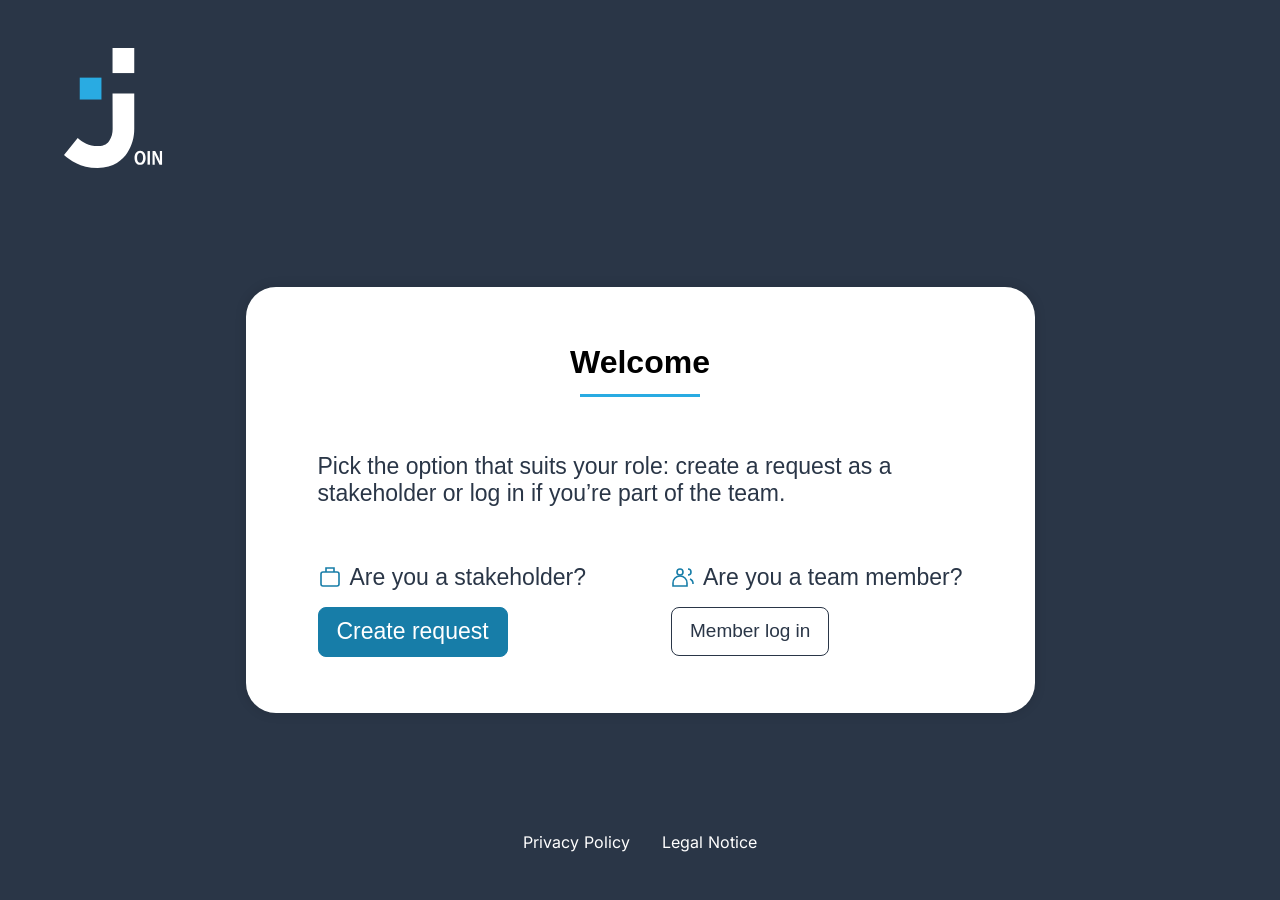
==== join/index.html @ c5d9e718 "fix: resolve responsiveness, padding and design alignment issues per reviewer feedback" ====
<!doctype html>
<html lang="en">
  <head>
    <meta charset="UTF-8" />
    <meta name="viewport" content="width=device-width, initial-scale=1.0" />
    <title>Join - Welcome</title>
    <link
      rel="icon"
      href="./assets/icons/join-logo-white.svg"
      type="image/svg+xml"
    />

    <script src="./script.js" defer></script>
    <script src="./scripts/welcome.js" defer></script>

    <link rel="stylesheet" href="./styles/variables.css" />
    <link rel="stylesheet" href="./styles/standard.css" />
    <link rel="stylesheet" href="./styles/fonts.css" />
    <link rel="stylesheet" href="./styles/assets.css" />
    <link rel="stylesheet" href="./styles/buttons.css" />
    <link rel="stylesheet" href="./styles/index.css" />
    <link rel="stylesheet" href="./styles/index-responsive.css" />
    <link rel="stylesheet" href="./styles/templates.css" />
    <link rel="stylesheet" href="./styles/templates-responsive.css" />
    <link rel="stylesheet" href="./styles/welcome.css" />
  </head>
  <body class="welcome-mode">
    <div id="splash-overlay" class="splash-overlay">
      <div class="splash-logo">
        <img
          class="splash-logo-blue"
          src="./assets/icons/join-logo-blue.svg"
          alt="Join Logo"
        />
        <img
          class="splash-logo-white"
          src="./assets/icons/join-logo-white.svg"
          alt=""
        />
      </div>
    </div>
    <header>
      <img
        class="join-logo-blue"
        src="./assets/icons/join-logo-blue.svg"
        alt="logo"
      />
      <nav class="login-nav login-nav--desktop">
        <a class="issue-request-link" href="./html/stakeholder.html">Create request</a>
        <p class="not-a-user-text" href="#">Not a join user?</p>
        <a href="./html/signup.html">
          <button class="button button-blue button-signup-small">
            Sign up
          </button>
        </a>
      </nav>
    </header>

    <main>
      <section class="welcome-card" aria-labelledby="welcome-title">
        <h1 id="welcome-title">Welcome</h1>
        <div class="welcome-underline"></div>
        <p class="welcome-intro">Pick the option that suits your role: create a request as a stakeholder or log in if you’re part of the team.</p>
        <div class="welcome-options">
          <div class="welcome-option">
            <p><svg viewBox="0 0 24 24" aria-hidden="true"><rect x="3" y="7" width="18" height="14" rx="2"/><path d="M8 7V3h8v4"/></svg>Are you a stakeholder?</p>
            <a class="welcome-button welcome-button-primary" href="./html/stakeholder.html">Create request</a>
          </div>
          <div class="welcome-option">
            <p><svg viewBox="0 0 24 24" aria-hidden="true"><circle cx="9" cy="7" r="3"/><path d="M2 21v-3a7 7 0 0 1 14 0v3zM17 4a3 3 0 0 1 0 6m2 4a5 5 0 0 1 3 5"/></svg>Are you a team member?</p>
            <a class="welcome-button" href="#login">Member log in</a>
          </div>
        </div>
      </section>
      <form
        onsubmit="handleLogin(event)"
        class="form-container login-container"
        id="login-form"
        novalidate
      >
        <div class="form-headline-container form-headline-container-login">
          <a class="welcome-back" href="#welcome" aria-label="Back to Welcome">←</a>
          <div class="headline-wrapper">
            <h1>Log In</h1>
            <div class="h1-underline"></div>
          </div>
        </div>

        <div
          class="required required-login-container"
          id="input-required-container"
          data-message="Wrong email or password"
        >
          <section class="input-fields input-fields-login">
            <div
              class="input-wrapper input-wrapper-login-email required"
              data-message="Please enter your email"
            >
              <input
                aria-label="email adress"
                placeholder="Email"
                class="form-input form-input-email"
                id="login-email"
                pattern="^[^@\s]+@[^@\s]+\.[^@\s]+$"
                type="email"
                oninput="checkInputValidityOnInputLogin('email')"
                onblur="checkInputValidityOnBlurLogin('email')"
                required
              />
            </div>

            <div
              class="input-wrapper input-wrapper-login-password required"
              data-message="Please enter your password"
            >
              <div class="input-with-icon">
                <input
                  oninput="checkInputValidityOnInputLogin('password')"
                  onblur="checkInputValidityOnBlurLogin('password')"
                  aria-label="password"
                  placeholder="Password"
                  class="form-input form-input-password"
                  id="login-password"
                  pattern="\S+"
                  minlength="6"
                  type="password"
                  required
                />
                <button
                  type="button"
                  class="password-toggle"
                  id="toggle-login-password"
                  aria-label="Show password"
                  onclick="
                    togglePassword('login-password', 'toggle-login-password')
                  "
                ></button>
              </div>
            </div>
          </section>
        </div>

        <section class="form-btn-section">
          <button
            type="submit"
            class="button button-login button-blue"
            id="login-btn"
          >
            Log in
          </button>
          <button
            type="button"
            class="button button-login button-white"
            onclick="guestLogin()"
          >
            Guest Log in
          </button>
        </section>
      </form>
    </main>

    <footer>
      <nav class="login-nav login-nav--mobile">
        <p class="not-a-user-text" href="#">Not a join user?</p>
        <a href="./html/signup.html">
          <button class="button button-blue button-signup-small">
            Sign up
          </button>
        </a>
      </nav>

      <nav class="footer-nav">
        <a href="./html/privacy-policy-external.html">Privacy Policy</a>
        <a href="./html/legal-notice-external.html">Legal Notice</a>
      </nav>
    </footer>
  </body>
</html>
---- join/styles/variables.css ----
/* colors */
:root {
  --dark-blue: #2a3647;
  --darkest-blue: #091931;
  --light-blue: #29abe2;
  --light-gray: #f6f7f8;
  --gray: #a8a8a8;
  --light-gray2: #d1d1d1;
  --light-orange: #ffa800;
  --red-invalid: rgba(230, 0, 38, 1);
}

:root {
  --border-radius-l: 30px;
  --border-radius-s: 10px;
  --border-radius-xs: 8px;
}

:root {
  --content-limitation: calc(50% - 960px);
}
---- join/styles/standard.css ----
* {
  margin: 0;
  box-sizing: border-box;
  scroll-behavior: smooth;
  font-family: "Inter", sans-serif;
}

html,
body {
  font-size: 16px;
}

button,
input,
textarea,
select {
  font: inherit;
  font-size: 16px;
}

small,
sub,
sup,
::placeholder {
  font-size: 16px;
}

a {
  text-decoration: none;
}
---- join/styles/fonts.css ----
/* #region inter */
/* inter-100 - latin */
/* inter-100 - latin */
@font-face {
  font-display: swap; /* Check https://developer.mozilla.org/en-US/docs/Web/CSS/@font-face/font-display for other options. */
  font-family: "Inter";
  font-style: normal;
  font-weight: 100;
  src: url("../assets/fonts/inter-v20-latin-100.woff2") format("woff2"); /* Chrome 36+, Opera 23+, Firefox 39+, Safari 12+, iOS 10+ */
}
/* inter-100italic - latin */
@font-face {
  font-display: swap; /* Check https://developer.mozilla.org/en-US/docs/Web/CSS/@font-face/font-display for other options. */
  font-family: "Inter";
  font-style: italic;
  font-weight: 100;
  src: url("../assets/fonts/inter-v20-latin-100italic.woff2") format("woff2"); /* Chrome 36+, Opera 23+, Firefox 39+, Safari 12+, iOS 10+ */
}
/* inter-200 - latin */
@font-face {
  font-display: swap; /* Check https://developer.mozilla.org/en-US/docs/Web/CSS/@font-face/font-display for other options. */
  font-family: "Inter";
  font-style: normal;
  font-weight: 200;
  src: url("../assets/fonts/inter-v20-latin-200.woff2") format("woff2"); /* Chrome 36+, Opera 23+, Firefox 39+, Safari 12+, iOS 10+ */
}
/* inter-200italic - latin */
@font-face {
  font-display: swap; /* Check https://developer.mozilla.org/en-US/docs/Web/CSS/@font-face/font-display for other options. */
  font-family: "Inter";
  font-style: italic;
  font-weight: 200;
  src: url("../assets/fonts/inter-v20-latin-200italic.woff2") format("woff2"); /* Chrome 36+, Opera 23+, Firefox 39+, Safari 12+, iOS 10+ */
}
/* inter-300 - latin */
@font-face {
  font-display: swap; /* Check https://developer.mozilla.org/en-US/docs/Web/CSS/@font-face/font-display for other options. */
  font-family: "Inter";
  font-style: normal;
  font-weight: 300;
  src: url("../assets/fonts/inter-v20-latin-300.woff2") format("woff2"); /* Chrome 36+, Opera 23+, Firefox 39+, Safari 12+, iOS 10+ */
}
/* inter-300italic - latin */
@font-face {
  font-display: swap; /* Check https://developer.mozilla.org/en-US/docs/Web/CSS/@font-face/font-display for other options. */
  font-family: "Inter";
  font-style: italic;
  font-weight: 300;
  src: url("../assets/fonts/inter-v20-latin-300italic.woff2") format("woff2"); /* Chrome 36+, Opera 23+, Firefox 39+, Safari 12+, iOS 10+ */
}
/* inter-regular - latin */
@font-face {
  font-display: swap; /* Check https://developer.mozilla.org/en-US/docs/Web/CSS/@font-face/font-display for other options. */
  font-family: "Inter";
  font-style: normal;
  font-weight: 400;
  src: url("../assets/fonts/inter-v20-latin-regular.woff2") format("woff2"); /* Chrome 36+, Opera 23+, Firefox 39+, Safari 12+, iOS 10+ */
}
/* inter-italic - latin */
@font-face {
  font-display: swap; /* Check https://developer.mozilla.org/en-US/docs/Web/CSS/@font-face/font-display for other options. */
  font-family: "Inter";
  font-style: italic;
  font-weight: 400;
  src: url("../assets/fonts/inter-v20-latin-italic.woff2") format("woff2"); /* Chrome 36+, Opera 23+, Firefox 39+, Safari 12+, iOS 10+ */
}
/* inter-500 - latin */
@font-face {
  font-display: swap; /* Check https://developer.mozilla.org/en-US/docs/Web/CSS/@font-face/font-display for other options. */
  font-family: "Inter";
  font-style: normal;
  font-weight: 500;
  src: url("../assets/fonts/inter-v20-latin-500.woff2") format("woff2"); /* Chrome 36+, Opera 23+, Firefox 39+, Safari 12+, iOS 10+ */
}
/* inter-500italic - latin */
@font-face {
  font-display: swap; /* Check https://developer.mozilla.org/en-US/docs/Web/CSS/@font-face/font-display for other options. */
  font-family: "Inter";
  font-style: italic;
  font-weight: 500;
  src: url("../assets/fonts/inter-v20-latin-500italic.woff2") format("woff2"); /* Chrome 36+, Opera 23+, Firefox 39+, Safari 12+, iOS 10+ */
}
/* inter-600 - latin */
@font-face {
  font-display: swap; /* Check https://developer.mozilla.org/en-US/docs/Web/CSS/@font-face/font-display for other options. */
  font-family: "Inter";
  font-style: normal;
  font-weight: 600;
  src: url("../assets/fonts/inter-v20-latin-600.woff2") format("woff2"); /* Chrome 36+, Opera 23+, Firefox 39+, Safari 12+, iOS 10+ */
}
/* inter-600italic - latin */
@font-face {
  font-display: swap; /* Check https://developer.mozilla.org/en-US/docs/Web/CSS/@font-face/font-display for other options. */
  font-family: "Inter";
  font-style: italic;
  font-weight: 600;
  src: url("../assets/fonts/inter-v20-latin-600italic.woff2") format("woff2"); /* Chrome 36+, Opera 23+, Firefox 39+, Safari 12+, iOS 10+ */
}
/* inter-700 - latin */
@font-face {
  font-display: swap; /* Check https://developer.mozilla.org/en-US/docs/Web/CSS/@font-face/font-display for other options. */
  font-family: "Inter";
  font-style: normal;
  font-weight: 700;
  src: url("../assets/fonts/inter-v20-latin-700.woff2") format("woff2"); /* Chrome 36+, Opera 23+, Firefox 39+, Safari 12+, iOS 10+ */
}
/* inter-700italic - latin */
@font-face {
  font-display: swap; /* Check https://developer.mozilla.org/en-US/docs/Web/CSS/@font-face/font-display for other options. */
  font-family: "Inter";
  font-style: italic;
  font-weight: 700;
  src: url("../assets/fonts/inter-v20-latin-700italic.woff2") format("woff2"); /* Chrome 36+, Opera 23+, Firefox 39+, Safari 12+, iOS 10+ */
}
/* inter-800 - latin */
@font-face {
  font-display: swap; /* Check https://developer.mozilla.org/en-US/docs/Web/CSS/@font-face/font-display for other options. */
  font-family: "Inter";
  font-style: normal;
  font-weight: 800;
  src: url("../assets/fonts/inter-v20-latin-800.woff2") format("woff2"); /* Chrome 36+, Opera 23+, Firefox 39+, Safari 12+, iOS 10+ */
}
/* inter-800italic - latin */
@font-face {
  font-display: swap; /* Check https://developer.mozilla.org/en-US/docs/Web/CSS/@font-face/font-display for other options. */
  font-family: "Inter";
  font-style: italic;
  font-weight: 800;
  src: url("../assets/fonts/inter-v20-latin-800italic.woff2") format("woff2"); /* Chrome 36+, Opera 23+, Firefox 39+, Safari 12+, iOS 10+ */
}
/* inter-900 - latin */
@font-face {
  font-display: swap; /* Check https://developer.mozilla.org/en-US/docs/Web/CSS/@font-face/font-display for other options. */
  font-family: "Inter";
  font-style: normal;
  font-weight: 900;
  src: url("../assets/fonts/inter-v20-latin-900.woff2") format("woff2"); /* Chrome 36+, Opera 23+, Firefox 39+, Safari 12+, iOS 10+ */
}
/* inter-900italic - latin */
@font-face {
  font-display: swap; /* Check https://developer.mozilla.org/en-US/docs/Web/CSS/@font-face/font-display for other options. */
  font-family: "Inter";
  font-style: italic;
  font-weight: 900;
  src: url("../assets/fonts/inter-v20-latin-900italic.woff2") format("woff2"); /* Chrome 36+, Opera 23+, Firefox 39+, Safari 12+, iOS 10+ */
}

/* #endregion */

body {
  font-family: "Inter", sans-serif;
  color: black;
}

h1 {
  color: black;
  font-weight: 700;
  font-size: 60px;
}

@media screen and (max-width: 1024px) {
  h1 {
    font-size: 48px;
  }
}

@media screen and (max-width: 480px) {
  h1 {
    font-size: 36px;
  }
}
---- join/styles/assets.css ----
:root {
  --input-width: 440px;
  --input-width-mobile-big: 400px;
  --input-width-mobile-small: 364px;
}

.disabled-ui * {
  pointer-events: none;
  opacity: 0.9;
}

input,
textarea {
  outline: none;
}

input:not([type="checkbox"]):focus,
.custom-select-input:focus,
.custom-select-input:focus-within,
.custom-select:focus-within .custom-select--trigger,
.description-textarea:focus,
.edit-task-title-textarea:focus,
.search-task-container:focus,
.search-task-container:focus-within {
  border: 1px solid var(--light-blue);
}

.brand {
  color: var(--light-blue);
  font-weight: 400;
}

/* #region input */

input {
  border: 1px solid #d1d1d1;
  border-radius: var(--border-radius-s);
  width: var(--input-width);
  font-size: 20px;
  font-weight: 400;
}

input[type="checkbox"] {
  cursor: pointer;
}

input:not([type="checkbox"]) {
  padding: 12px 20px;
}

.required {
  position: relative;
  display: flex;
}

.required-login-container {
  flex-direction: column;
}

input::placeholder {
  color: #d1d1d1;
}

.invalid,
.invalid {
  border: 1px solid var(--red-invalid) !important;
}

.after::after {
  content: "This field is required";
  font-size: 16px;
  color: var(--red-invalid);
  position: absolute;
  bottom: -20px;
  left: 5px;
}

.signup-after::after {
  content: attr(data-message);
  font-size: 16px;
  color: var(--red-invalid);
  position: absolute;
  bottom: -20px;
  left: 5px;
}

.signup-checkbox-after::after {
  content: attr(data-message);
  font-size: 16px;
  color: var(--red-invalid);
  position: absolute;
  bottom: -20px;
  align-self: center;
}

.login-after::after {
  content: attr(data-message);
  font-size: 16px;
  color: var(--red-invalid);
  position: absolute;
  bottom: -20px;
  left: 5px;
}

.login-container-after::after {
  content: attr(data-message);
  font-size: 16px;
  color: var(--red-invalid);
  position: absolute;
  bottom: 10px;
  align-self: center;
}

/* #endregion */

/* #region custom checkbox */
.checkbox-container {
  display: flex;
  align-items: center;
  justify-content: center;
  width: 24px;
  height: 24px;
  background-image: url("data:image/svg+xml,%3Csvg xmlns='http://www.w3.org/2000/svg' width='18' height='18' viewBox='0 0 18 18' fill='none'%3E%3Crect x='1' y='1' width='16' height='16' rx='3' stroke='%232A3647' stroke-width='2'/%3E%3C/svg%3E");
  background-repeat: no-repeat;
  background-position: center;

  border-radius: 100%;
}

.checkbox-container:hover {
  background-color: #edf2fa;
  transform: scale(1.05);
}
.checkbox-container input[type="checkbox"]:focus-visible {
  outline: 2px solid black;
}

.checkbox-container:has(input[type="checkbox"]:checked) {
  background: white
    url("data:image/svg+xml,%3Csvg xmlns='http://www.w3.org/2000/svg' width='24' height='24' viewBox='0 0 24 24' fill='none'%3E%3Cpath d='M20 11V17C20 18.6569 18.6569 20 17 20H7C5.34315 20 4 18.6569 4 17V7C4 5.34315 5.34315 4 7 4H15' stroke='%232A3647' stroke-width='2' stroke-linecap='round'/%3E%3Cpath d='M8 12L12 16L20 4.5' stroke='%232A3647' stroke-width='2' stroke-linecap='round' stroke-linejoin='round'/%3E%3C/svg%3E")
    no-repeat center;
}

.checkbox-container:hover:has(input[type="checkbox"]:checked) {
  background: #edf2fa url(../assets/icons/checkbox.svg) no-repeat center;
}

input[type="checkbox"] {
  appearance: none;
  width: 24px;
  height: 24px;
  outline: none;
  border: none;
}

input[type="search"]::-webkit-search-cancel-button {
  display: none;
}

/* #endregion */

/* #region custom select */
.custom-select {
  cursor: pointer;
  background-color: white;
  border-radius: var(--border-radius-s);

  scrollbar-gutter: stable;
  box-shadow: 0px 0px 14px 5px rgba(0, 0, 0, 0.04);
  outline: none;
}

.custom-select:focus {
  border: none;
}

.custom-select--trigger img {
  transition: transform 125ms ease-in;
}

.rotate {
  transform: rotate(180deg);
  transition: transform 125ms ease-in;
}

.custom-select--trigger {
  display: flex;
  justify-content: space-between;
}

.custom-select-input {
  padding: 12px 20px;
  border: 1px solid #d1d1d1;
  border-radius: var(--border-radius-s);
  width: var(--input-width);
  font-size: 20px;
  font-weight: 400;
  background-color: white;
  outline: none;
}

.custom-select-input:hover:not(:focus, :focus-within) {
  border-color: #a8a8a8;
}

.custom-select--trigger--img-container {
  display: flex;
  justify-content: center;
  align-items: center;
  border-radius: 100%;
  width: 24px;
  height: 24px;
  background-color: transparent;
}
.custom-select--trigger--img-container:focus-visible {
  background-color: var(--light-gray2);
}

.custom-select--trigger--img-container:hover,
.custom-select--trigger--img-container:focus-visible {
  background-color: var(--light-gray2);
  outline: none;
}

.custom-select-options {
  opacity: 1;
  max-height: 300px;

  transition:
    opacity 125ms ease,
    max-height 125ms ease;
}

.custom-select-options--contacts {
  overflow-y: scroll;
}

.custom-select--option {
  display: flex;
  justify-content: space-between;
  align-items: center;
  padding: 12px 20px;

  border-radius: var(--border-radius-s);
  background-color: white;
}
.custom-select--option:focus-visible {
  background-color: #eeeeee;
  outline: none;
}

.custom-select--option:hover {
  background-color: #eeeeee;
}

.contact-container {
  display: flex;
  align-items: center;
  gap: 10px;
  flex: 1;
}

/* #endregion */

/* #region textarea */
.description-textarea {
  border: 1px solid #d1d1d1;
  border-radius: var(--border-radius-s);
  font-size: 20px;
  font-weight: 400;
  background-image: url("../assets/icons/textarea-resizer.svg");
  background-repeat: no-repeat;
  background-position: bottom 6px right 6px;
  resize: vertical;
}

.edit-task-title-textarea {
  padding: 18px 16px;
  border: 1px solid #d1d1d1;
  border-radius: var(--border-radius-s);

  width: 100%;
  min-height: calc(1.5em + 12px);
  line-height: 1.5em;
  padding: 6px 8px;

  overflow: auto;
}

.subtask-textarea {
  width: 100%;
  height: calc(1.5em + 12px);
  line-height: 1.5em;
  padding: 6px 8px;

  resize: none;
  overflow: auto;
}

textarea {
  width: var(--input-width);
  border: none;
}

textarea::placeholder {
  color: #d1d1d1;
}

::-webkit-resizer {
  opacity: 0;
  padding: 8px;
}

/* #endregion */

/* #region responsive */

@media screen and (max-width: 1024px) {
  input:not([type="checkbox"]) {
    padding: 10px 20px;
  }

  .required input {
    width: 100%;
  }
}

@media screen and (max-width: 768px) {
  .signup-after::after {
    top: 45px;
  }

  .after::after,
  .signup-checkbox-after::after,
  .signup-after::after,
  .login-after::after,
  .login-container-after::after {
    font-size: 16px;
  }

  .signup-checkbox-after::after {
    text-align: center;
  }

  .accept-privacy-container {
    margin-bottom: 16px;
  }
}

/* #endregion */
---- join/styles/buttons.css ----
button {
  cursor: pointer;
  border: unset;
}

button:disabled {
  opacity: 0.8;
  cursor: wait;
}

.button-blue:disabled:hover,
.button-blue:disabled:active,
.button-blue:disabled:focus,
.button-blue:disabled:focus-visible {
  background-color: var(--dark-blue);
  transform: none;
  box-shadow: none;
}

.button-white:disabled:hover,
.button-white:disabled:active,
.button-white:disabled:focus,
.button-white:disabled:focus-visible {
  transform: none;
  box-shadow: none;
  outline: none;
  border: 1px solid var(--dark-blue);
}

.task-dialog-btn:disabled:hover,
.task-dialog-btn:disabled:active,
.task-dialog-btn:disabled:focus,
.task-dialog-btn:disabled:focus-visible {
  color: var(--dark-blue);
  font-weight: normal;
}

.task-dialog-btn:disabled:hover svg path,
.task-dialog-btn:disabled:active svg path,
.task-dialog-btn:disabled:focus svg path,
.task-dialog-btn:disabled:focus-visible svg path {
  fill: var(--dark-blue);
}

.button {
  border-radius: var(--border-radius-xs);
}

.button-login {
  padding: 15px 24px;
  font-size: 20px;
  font-weight: 700;
}

.button-signup-small {
  padding: 15px 16px;
  font-size: 16px;
  font-weight: 700;
}

.button-blue {
  color: white;
  background-color: var(--dark-blue);
  border: 1px solid transparent;
  transition: all 0.125s ease-in;
}

.button-blue:hover,
.button-blue:focus-visible {
  background-color: var(--light-blue);
  border: 1px solid transparent;
  outline: none;
  box-shadow: 0px 4px 4px 0px rgba(0, 0, 0, 0.2);
  transition: all 0.125s ease-in;
}

.button-blue:active {
  background-color: var(--darkest-blue);
}

.button-white {
  color: var(--dark-blue);
  background-color: inherit;
  border: 1px solid var(--dark-blue);
  box-shadow: 0px 0px 0px 0px rgba(0, 0, 0, 0);
  transition: box-shadow 0.125s ease-in;
}

.button-white:hover,
.button-white:focus-visible {
  border: 1px solid var(--light-blue);
  outline: 1px solid var(--light-blue);
  box-shadow: 0px 4px 4px 0px rgba(0, 0, 0, 0.25);
  transition: box-shadow 0.125s ease-in;
}

.button-white:active {
  border: 1px solid var(--dark-blue);
  outline: none;
  box-shadow: 0px 4px 4px 0px rgba(0, 0, 0, 0.25);
  transition: box-shadow 0.125s ease-in;
}
---- join/styles/index.css ----
:root {
  --login-container-width: 650px;
  --signup-container-width: 600px;
  --padding-lr: 100px;
  --padding-tb: 48px;
  --gap: 32px;
}

body {
  min-height: 100dvh;
  display: flex;
  flex-direction: column;
  justify-content: space-between;
  background-color: var(--light-gray);
  gap: 24px;
}

/* #region header */
header {
  display: flex;
  justify-content: space-between;
  padding: var(--padding-tb) max(var(--content-limitation), var(--padding-lr));
}

.login-nav {
  display: flex;
  align-items: center;
  gap: 32px;
}

.join-logo-blue {
  height: 120px;
}

.not-a-user-text {
  font-size: 20px;
  color: black;
  text-decoration: none;
}

.button-signup-small {
  color: white;
}

.issue-request-link {
  color: #2a3647;
  font-size: 16px;
  font-weight: 700;
  text-decoration: none;
}

.issue-request-link:hover {
  color: #29abe2;
}

/* #endregion */

main {
  display: flex;
  align-items: center;
  justify-content: center;
  padding: 0 max(var(--content-limitation), var(--padding-lr));
  margin: 0;
}

/* #region input */
.input-fields {
  width: 100%;
  display: flex;
  flex-direction: column;
  align-items: center;
}

.form-input::placeholder {
  color: #d1d1d1;
}

.form-input-name,
.form-input-email,
.form-input-password,
.form-input-confirm-password {
  background-repeat: no-repeat;
  background-position: calc(100% - 21px) center;
}

.form-input-name {
  background-image: url("../assets/icons/person.svg");
}

.form-input-email {
  background-image: url("../assets/icons/mail.svg");
}

.input-fields-login {
  display: flex;
  flex-direction: column;
  margin-bottom: 40px;
}

.input-fields-signup {
  display: flex;
  flex-direction: column;
  gap: 32px;
}

.input-wrapper-login-email {
  margin-bottom: 32px;
}
.input-wrapper-login-password {
  margin-bottom: 0px;
}

/* #endregion */

/* #region form (log in/ sign up) */
.form-container {
  position: fixed;
  top: 50%;
  left: 50%;
  transform: translate(-50%, -50%);
  display: flex;
  flex-direction: column;
  align-items: center;
  justify-content: center;
  box-shadow: 0px 0px 14px 3px rgba(0, 0, 0, 0.04);
  border-radius: var(--border-radius-l);
  background-color: white;
}

.login-container {
  width: var(--login-container-width);
  padding: 48px;
}

.signup-container {
  width: var(--signup-container-width);
  padding: 48px;
  gap: 32px;
}

.form-headline-container {
  align-items: center;
  width: 100%;
}

.form-headline-container-login {
  display: flex;
  justify-content: center;
  margin-bottom: 32px;
}

.form-headline-container-signup {
  display: grid;
  grid-template-columns: 1fr auto 1fr;
}

.blue-arrow-left-btn {
  background-color: transparent;
  justify-self: start;
  padding: 4px;
  border: none;
  border-radius: 100%;
}

.blue-arrow-left-btn:hover {
  background-color: var(--light-gray);
  transform: scale(1.1);
}

.headline-wrapper {
  display: flex;
  flex-direction: column;
  align-items: center;
  justify-self: center;
  gap: 10px;
  padding-left: 16px;
}

.h1-underline {
  height: 4px;
  width: 150px;
  background-color: var(--light-blue);
  border-radius: 3px;
}

.form-btn-section {
  display: flex;
  gap: 32px;
  border-radius: var(--border-radius-l);
}

/* #endregion */

/* #region accept privacy */

.accept-privacy-container {
  display: flex;
  width: 100%;
  justify-content: center;
  align-items: center;
  gap: 12px;
}

.accept-container {
  display: flex;
  align-items: center;
  gap: 12px;
}

.accept-privacy-container p {
  color: #a8a8a8;
}

.accept-privacy-container a {
  color: var(--light-blue);
}

/* #endregion */

/* #region footer */
footer {
  display: flex;
  flex-direction: column;
  justify-content: center;
  align-items: center;

  margin: var(--padding-tb) var(--padding-lr);
}

.footer-nav {
  display: flex;
  align-items: center;
}

.footer-nav a {
  color: #d1d1d1;
  text-decoration: none;
}

.footer-nav {
  display: flex;
  gap: 32px;
}

.footer-nav a:hover {
  color: var(--light-blue);
  font-weight: 700;
}

.login-nav--mobile {
  display: none;
}

/* #endregion */

/* #region form validation */
.input-wrapper {
  display: flex;
  flex-direction: column;
  gap: 4px;
  width: var(--input-width);
}

.error-msg {
  color: #f04444;
  font-size: 16px;
  height: 14px;
  padding-left: 4px;
  text-align: left;
}

/* #endregion */

/* #region toast */
.success-toast {
  position: fixed;
  top: 50%;
  left: 50%;
  transform: translate(-50%, 100dvh);
  background-color: var(--dark-blue);
  color: white;
  padding: 24px 48px;
  border-radius: var(--border-radius-s);
  font-size: 20px;
  font-weight: 700;
  box-shadow: 0px 4px 8px rgba(0, 0, 0, 0.2);
  transition: transform 0.125s ease-out;
  z-index: 999;
  text-align: center;
}

.success-toast.show {
  transform: translate(-50%, -50%);
}
/* #endregion */

/* #region password toggle + invalid border */

.input-with-icon {
  position: relative;
}

.password-toggle {
  position: absolute;
  right: 18px;
  top: 50%;
  transform: translateY(-50%);
  width: 28px;
  height: 28px;
  background: transparent;
  border: none;
  padding: 4px;
  display: flex;
  align-items: center;
  justify-content: center;
  cursor: pointer;
  border-radius: 50%;
  transition: background-color 0.1s;
}

.password-toggle:hover:not(.non-clickable) {
  background-color: var(--light-gray);
}

.password-toggle.non-clickable {
  cursor: default;
  pointer-events: none;
}

/* #endregion */

/* #region splash animation */

.splash-overlay {
  display: none;
  position: fixed;
  inset: 0;
  background-color: var(--light-gray);
  z-index: 9999;
}

.splash-overlay.splash-active {
  display: block;
  animation: splash-bg-fade 0.4s ease-out forwards;
  animation-delay: 1.5s;
}

.splash-logo {
  position: fixed;
  top: 50%;
  left: 50%;
  transform: translate(-50%, -50%);
  height: 180px;
}

.splash-logo img {
  height: 100%;
  width: auto;
  display: block;
}

.splash-logo-white {
  position: absolute;
  top: 0;
  left: 0;
  opacity: 0;
}

.splash-logo-blue {
  opacity: 1;
}

.splash-overlay.splash-done {
  display: none;
}

/* #endregion */

/* #region splash desktop animation */

.splash-overlay.splash-active .splash-logo {
  animation: splash-fly 0.8s ease-in-out forwards;
  animation-delay: 0.9s;
}

@keyframes splash-fly {
  to {
    top: 48px;
    left: max(var(--content-limitation), 100px);
    transform: translate(0, 0);
    height: 120px;
  }
}

@keyframes splash-bg-fade {
  to {
    opacity: 0;
  }
}

/* #endregion */
---- join/styles/index-responsive.css ----
@keyframes splash-color-out {
  to {
    opacity: 0;
  }
}

@keyframes splash-color-in {
  to {
    opacity: 1;
  }
}

@keyframes splash-fly-mobile {
  to {
    top: 24px;
    left: 24px;
    transform: translate(0, 0);
    height: 64px;
  }
}

@media screen and (max-width: 1280px) {
  :root {
    --padding-lr: 64px;
  }
}

@media screen and (max-width: 1024px) {
  :root {
    --login-container-width: 400px;
    --signup-container-width: 400px;
    --input-width: 100%;
    --padding-lr: 24px;
  }

  .button-login {
    font-size: 16px;
  }

  .join-logo-blue {
    height: 100px;
  }

  .form-container {
    padding: 32px 16px;
    position: unset;
    transform: translate(0, 0);
  }

  .button-login {
    width: 180px;
  }

  .form-btn-section {
    flex-direction: column;
    gap: 16px;
    border-radius: var(--border-radius-l);
  }

  .login-nav {
    margin-bottom: 32px;
  }

  .login-nav--desktop {
    display: none;
  }

  .login-nav--mobile {
    display: flex;
    margin-bottom: 48px;
  }

  .splash-overlay {
    background-color: var(--dark-blue);
  }

  .splash-logo-white {
    opacity: 1;
  }

  .splash-logo-blue {
    opacity: 0;
  }

  .splash-overlay.splash-active {
    animation-delay: 0.9s;
  }

  .splash-overlay.splash-active .splash-logo-white {
    animation: splash-color-out 0.4s ease-out forwards;
    animation-delay: 0.9s;
  }

  .splash-overlay.splash-active .splash-logo-blue {
    animation: splash-color-in 0.4s ease-out forwards;
    animation-delay: 0.9s;
  }

  .splash-overlay.splash-active .splash-logo {
    animation: splash-fly-mobile 0.8s ease-in-out forwards;
    animation-delay: 0.9s;
  }
}

@media screen and (max-width: 768px) {
  .join-logo-blue {
    height: 64px;
  }

  .signup-container {
    padding: 24px;
  }

  .input-wrapper input {
    width: 100%;
  }
}

@media screen and (max-width: 480px) {
  :root {
    --padding-lr: 16px;
  }

  .form-container {
    width: calc(100% - 24px);
    max-width: 400px;
    padding: 24px 16px;
  }

  .login-container {
    padding: 24px 16px;
  }

  .form-headline-container-login,
  .input-fields-login {
    margin-bottom: 24px;
  }

  .input-wrapper-login-email {
    margin-bottom: 20px;
  }

  .form-btn-section {
    width: 100%;
    align-items: center;
    gap: 12px;
  }

  .signup-container {
    padding: 16px 8px;
    gap: 26px;
  }

  header {
    padding: 16px var(--padding-lr) 8px var(--padding-lr);
  }

  footer {
    margin: 8px var(--padding-lr) 16px var(--padding-lr);
  }

  .accept-privacy-container p,
  span {
    text-align: center;
  }

  .accept-privacy-container .error-msg {
    text-align: center;
  }

  .accept-privacy-container {
    margin: 8px 0px;
  }

  .login-nav--mobile {
    margin-bottom: 24px;
  }

  .input-fields-signup {
    gap: 24px;
  }
}

@media screen and (max-width: 375px) {
  :root {
    --padding-lr: 8px;
  }

  body {
    gap: 8px;
  }

  main {
    width: 100%;
    padding: 0 8px;
  }

  header {
    padding: 12px 12px 4px;
  }

  footer {
    margin: 4px 8px 12px;
  }
}
---- join/styles/templates.css ----
:root {
  --dark-blue: #2a3647;
  --color-accent: #29abe2;
  --color-bg: #f6f7f8;
  --color-white: #ffffff;
  --color-text: #2a3647;
  --color-text-light: #cdcdcd;
  --color-active-bg: #091931;
  --color-border: #e0e0e0;
  --light-blue: #29abe2;
  --light-gray: #f6f7f8;
  --gray: #a8a8a8;
  --sidebar-width: 232px;
  --header-height: 100px;
  --transition-default: all 100ms ease-in-out;

  --padding-lr-main: 80px;
}

* {
  padding: 0;
}

body {
  font-family: "Inter", "Open Sans", Arial, sans-serif;
  background-color: var(--color-bg);
  color: var(--color-text);
}

a {
  color: inherit;
}

.sidebar ul {
  list-style: none;
}

/* SIDEBAR  */
.sidebar {
  position: fixed;
  top: 0;

  left: 0;
  bottom: 0;
  width: var(--sidebar-width);
  background-color: #2a3647;
  display: flex;
  flex-direction: column;
  padding: 64px 0 32px 0;
  z-index: 1;
}

.sidebar-logo {
  display: flex;
  justify-content: center;
  margin-bottom: 80px;
}

.sidebar-logo img {
  width: 100px;
  height: auto;
}

.sidebar-nav {
  flex-grow: 1;
}

.nav-list {
  display: flex;
  flex-direction: column;
  gap: 8px;
  height: 100%;
}

.nav-link {
  display: flex;
  align-items: center;
  gap: 16px;
  padding: 12px 56px;
  color: var(--color-text-light);
  cursor: pointer;
  transition: var(--transition-default);
}
.nav-bottom-start {
  margin-top: auto;
}
.nav-link:hover {
  background-color: rgba(255, 255, 255, 0.1);
  color: var(--color-white);
}

.nav-link.active {
  background-color: var(--color-active-bg);
  color: var(--color-white);
}

.nav-link.active svg path {
  fill: var(--color-white);
}
.nav-link span {
  white-space: nowrap;
}

.nav-icon {
  width: 24px;
  height: 24px;
  flex-shrink: 0;
}

.sidebar-footer {
  display: flex;
  flex-direction: column;
  gap: 8px;
  padding: 0;
}

.footer-link {
  display: flex;
  align-items: center;
  padding: 12px 56px;
  color: var(--color-text-light);
  font-size: 16px;
  width: var(--sidebar-width);
  transition: var(--transition-default);
  cursor: pointer;
}

.footer-link:hover {
  color: var(--color-accent);
}

.footer-link.active {
  background-color: var(--color-active-bg);
  color: var(--color-white);
}

/* HEADER*/
.header {
  position: fixed;
  top: 0;
  left: var(--sidebar-width);
  width: calc(100dvw - var(--sidebar-width));
  height: var(--header-height);
  background-color: var(--color-white);
  box-shadow: 0 4px 6px rgba(0, 0, 0, 0.05);
  display: flex;
  align-items: center;
  justify-content: space-between;
  padding: 0 40px;
  padding-left: 120px;
  padding-right: 40px;
  z-index: 1000;
}

.header-title {
  font-size: 20px;
  font-weight: 400;
}

.header-actions {
  display: flex;
  align-items: center;
  gap: 16px;
}

.header-help {
  display: flex;
  color: var(--dark-blue);
  cursor: pointer;
  transition: var(--transition-default);
}

.header-help:hover {
  color: var(--color-accent);
}
.header-help-link:hover .nav-icon {
  transform: scale(1.15);
}
.header-help-link .nav-icon {
  transition: transform 0.1s ease-in-out;
}

.header-avatar {
  width: 48px;
  height: 48px;
  border-radius: 50%;
  border: 2px solid var(--dark-blue);
  color: var(--color-accent);
  background-color: var(--color-white);
  display: flex;
  align-items: center;
  justify-content: center;
  font-weight: 700;
  font-size: 16px;
  cursor: pointer;
  transition: var(--transition-default);
}

.header-avatar:hover {
  background-color: var(--dark-blue) !important;
  border-color: white !important;
}

.header-logo-mobile {
  display: none;
}

/*  MAIN CONTENT */
.main-content {
  margin-top: var(--header-height);
  margin-left: var(--sidebar-width);
  max-width: 1920px;
  padding: 48px var(--padding-lr-main);
  min-height: calc(100dvh - var(--header-height));
}

.header-user-area {
  position: relative;
}

.dropdown-content {
  position: absolute;
  right: 0;
  top: 60px;
  background-color: var(--dark-blue);
  box-shadow: 0px 8px 16px 0px rgba(0, 0, 0, 0.2);
  border-radius: 20px 0 20px 20px;
  min-width: 180px;
  z-index: 10;
  padding: 8px;
}

.dropdown-content a {
  color: var(--light-gray2);
  padding: 12px 16px;
  display: block;
  cursor: pointer;
  border-radius: 8px;
}

.dropdown-content a:hover {
  background-color: var(--color-active-bg);
}

.d-none {
  display: none;
}
.dropdown-content .dropdown-item {
  width: 100%;
  text-align: left;
  color: var(--light-gray2);
  padding: 12px 16px;
  background: none;
  border: none;
  border-radius: 8px;
  font: inherit;
  cursor: pointer;
}

.dropdown-content .dropdown-item:hover {
  background-color: var(--color-active-bg);
}
.dropdown-content .dropdown-help-link {
  display: none;
}
---- join/styles/templates-responsive.css ----
@media screen and (max-width: 1280px) {
  .sidebar-logo img {
    width: 75px;
  }

  :root {
    --sidebar-width: 175px;
    --header-height: 75px;
  }

  .nav-link {
    padding: 12px 24px;
  }

  .sidebar-footer {
    text-align: center;
  }

  .footer-link {
    padding: 12px 36px;
  }
}

:root {
  --resp-navbar-height: 80px;
}

@media screen and (max-width: 1024px) {
  :root {
    --padding-lr-main: 32px;
  }
  .main-content {
    min-height: calc(100dvh - var(--header-height) - var(--resp-navbar-height));
    padding: var(--padding-lr-main);
  }
  .sidebar {
    top: auto;
    left: 0;
    right: 0;
    bottom: 0;
    width: 100%;
    height: var(--resp-navbar-height);
    padding: 0;
    flex-direction: row;
    justify-content: center;
    z-index: 1000;
  }
  .nav-login-item {
    margin-bottom: 0;
    margin-right: auto;
    padding-left: 20px;
  }
  .sidebar-logo,
  .sidebar-footer {
    display: none;
  }

  .sidebar-nav {
    width: 100%;
    flex-grow: 0;
    z-index: 999 !important;
  }
  .nav-bottom-start {
    margin-top: 0;
  }

  .nav-list {
    height: var(--resp-navbar-height);
    display: grid;
    grid-template-columns: repeat(4, minmax(0, 1fr));
    align-items: center;
    gap: 0;
  }

  .nav-list > li {
    min-width: 0;
    height: 100%;
  }

  .nav-link {
    flex-direction: column;
    gap: 4px;
    width: 100%;
    height: 100%;
    padding: 7px 2px;
    font-size: 16px;
    line-height: 1.1;
    border-radius: 0;
    justify-content: center;
    text-align: center;
  }

  .nav-icon {
    width: 24px;
    height: 24px;
  }

  .header-logo-mobile {
    display: none;
  }

  .header-logo-mobile {
    display: flex;
    align-items: center;
  }

  .header-logo-mobile img {
    height: 50px;
    width: auto;
  }

  .header {
    left: 0;
    width: 100dvw;
    padding: 0px var(--padding-lr-main);
  }

  .main-content {
    width: 100%;
    margin-left: 0;
    margin-bottom: var(--resp-navbar-height);
    padding-bottom: 40px;
  }
  .header-title {
    display: none;
  }

  .header-help-link {
    display: none;
  }
  .dropdown-content .dropdown-help-link {
    display: block;
  }
}

@media screen and (max-width: 768px) {
  :root {
    --padding-lr-main: 24px;
  }
}

@media screen and (max-width: 480px) {
  :root {
    --padding-lr-main: 16px;
  }
}

@media screen and (max-width: 375px) {
  :root {
    --padding-lr-main: 8px;
  }
}
---- join/styles/welcome.css ----
[hidden] { display: none !important; }
.welcome-card { width: min(calc(100vw - 48px), 789px); padding: 56px 72px; border-radius: 30px; background: white; color: #2a3647; box-shadow: 0 0 10px 3px rgba(0, 0, 0, 0.08); }
.welcome-card h1 { font-family: "Open Sans", sans-serif; font-size: 32px; line-height: 1.2; text-align: center; margin: 0; }
.welcome-underline { width: 120px; height: 3px; background: #29abe2; margin: 12px auto 56px; }
.welcome-intro { font-family: "Open Sans", sans-serif; font-size: 23px; line-height: 1.2; margin: 0 0 56px; }
.welcome-options { display: grid; grid-template-columns: 1fr 1fr; gap: 64px; }
.welcome-option p { display: flex; gap: 8px; align-items: center; font-family: "Open Sans", sans-serif; font-size: 23px; line-height: 1.2; margin: 0 0 16px; white-space: nowrap; }
.welcome-option svg { width: 24px; height: 24px; flex-shrink: 0; fill: none; stroke: #177da8; stroke-width: 1.6; }
.welcome-button { display: inline-flex; align-items: center; justify-content: center; padding: 12px 18px; min-height: 48px; border: 1px solid #2a3647; border-radius: 8px; color: #2a3647; text-decoration: none; font-family: "Open Sans", sans-serif; font-size: 19px; line-height: 1.2; }
.welcome-button-primary { color: white; background: #177da8; border-color: #177da8; font-size: 23px; padding: 10px 18px; }
.welcome-button:hover { box-shadow: 0 4px 8px #0002; }
a:focus-visible, button:focus-visible { outline: 3px solid #29abe2; outline-offset: 4px; }
.welcome-back { color: #29abe2; font-size: 30px; position: absolute; left: 24px; }
.form-headline-container-login { position: relative; }
.welcome-mode { background: #2a3647; }
.welcome-mode main { flex: 1; padding: 24px; }
.welcome-mode #login-form { display: none; }
.welcome-mode header { min-height: 140px; }
.welcome-mode header .join-logo-blue { visibility: visible; content: url('../assets/icons/join-logo-white.svg'); }
.welcome-mode header .login-nav { visibility: hidden; }
.welcome-mode .footer-nav a { color: white; }
.welcome-mode .login-nav--mobile { display: none; }
.welcome-mode .splash-overlay { background: #2a3647; }
.welcome-mode .splash-logo-blue { display: none; }
.welcome-mode .splash-logo-white { opacity: 1; }
@media (max-width: 700px) {
  .welcome-mode { gap: 0; }
  .welcome-mode header { padding: 28px 24px 16px; min-height: 100px; align-items: flex-start; }
  .welcome-mode header .join-logo-blue { visibility: visible; width: 52px; height: 64px; content: url('../assets/icons/join-logo-white.svg'); }
  .welcome-mode header .login-nav { visibility: hidden; display: none; }
  .welcome-mode .issue-request-link { display: none; }
  .welcome-mode .not-a-user-text { font-size: 16px; color: white; }
  .welcome-mode .button-signup-small { padding: 4px 8px; font-size: 16px; }
  .welcome-mode main { padding: 8px 16px 24px; }
  .welcome-card { width: min(calc(100vw - 32px), 520px); padding: 32px 24px 40px; border-radius: 28px; }
  .welcome-card h1 { font-size: 32px; }
  .welcome-underline { margin-bottom: 32px; }
  .welcome-intro { font-size: 16px; text-align: center; margin-bottom: 40px; }
  .welcome-options { grid-template-columns: 1fr; gap: 40px; text-align: center; }
  .welcome-option p { justify-content: center; font-size: 16px; }
  .welcome-mode footer { padding: 12px 16px 28px; }
  .welcome-mode .footer-nav { gap: 24px; }
}
@media (max-width: 375px) {
  .welcome-mode header { min-height: 82px; padding: 18px 16px 8px; }
  .welcome-mode header .join-logo-blue { width: 44px; height: 54px; }
  .welcome-mode main { padding: 4px 12px 12px; }
  .welcome-card { width: 100%; padding: 24px 16px 28px; border-radius: 24px; }
  .welcome-card h1 { font-size: 28px; }
  .welcome-underline { width: 92px; margin: 10px auto 24px; }
  .welcome-intro { margin-bottom: 28px; }
  .welcome-options { gap: 28px; }
  .welcome-button { min-height: 44px; }
  .welcome-mode footer { padding: 8px 12px 18px; }
}
@media (prefers-reduced-motion: reduce) { .splash-overlay { display: none !important; } }
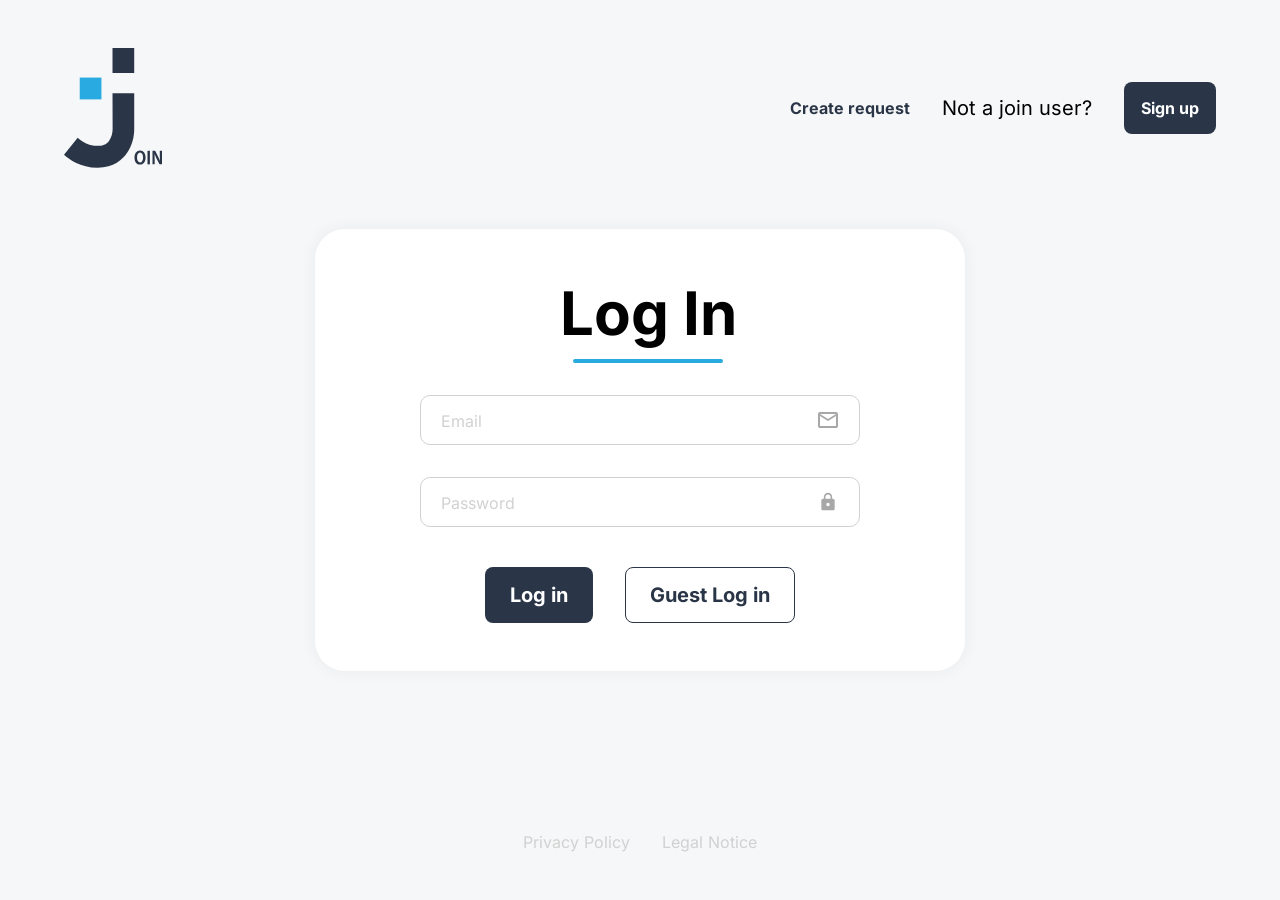
==== commit 3ac76357: "docs: update project documentation and responsive feedback" ====
--- a/join/index.html
+++ b/join/index.html
@@ -3,7 +3,7 @@
   <head>
     <meta charset="UTF-8" />
     <meta name="viewport" content="width=device-width, initial-scale=1.0" />
-    <title>Join - Welcome</title>
+    <title>Join - Log in</title>
     <link
       rel="icon"
       href="./assets/icons/join-logo-white.svg"
@@ -11,7 +11,6 @@
     />
 
     <script src="./script.js" defer></script>
-    <script src="./scripts/welcome.js" defer></script>
 
     <link rel="stylesheet" href="./styles/variables.css" />
     <link rel="stylesheet" href="./styles/standard.css" />
@@ -22,9 +21,8 @@
     <link rel="stylesheet" href="./styles/index-responsive.css" />
     <link rel="stylesheet" href="./styles/templates.css" />
     <link rel="stylesheet" href="./styles/templates-responsive.css" />
-    <link rel="stylesheet" href="./styles/welcome.css" />
   </head>
-  <body class="welcome-mode">
+  <body>
     <div id="splash-overlay" class="splash-overlay">
       <div class="splash-logo">
         <img
@@ -57,21 +55,6 @@
     </header>
 
     <main>
-      <section class="welcome-card" aria-labelledby="welcome-title">
-        <h1 id="welcome-title">Welcome</h1>
-        <div class="welcome-underline"></div>
-        <p class="welcome-intro">Pick the option that suits your role: create a request as a stakeholder or log in if you’re part of the team.</p>
-        <div class="welcome-options">
-          <div class="welcome-option">
-            <p><svg viewBox="0 0 24 24" aria-hidden="true"><rect x="3" y="7" width="18" height="14" rx="2"/><path d="M8 7V3h8v4"/></svg>Are you a stakeholder?</p>
-            <a class="welcome-button welcome-button-primary" href="./html/stakeholder.html">Create request</a>
-          </div>
-          <div class="welcome-option">
-            <p><svg viewBox="0 0 24 24" aria-hidden="true"><circle cx="9" cy="7" r="3"/><path d="M2 21v-3a7 7 0 0 1 14 0v3zM17 4a3 3 0 0 1 0 6m2 4a5 5 0 0 1 3 5"/></svg>Are you a team member?</p>
-            <a class="welcome-button" href="#login">Member log in</a>
-          </div>
-        </div>
-      </section>
       <form
         onsubmit="handleLogin(event)"
         class="form-container login-container"
@@ -79,7 +62,6 @@
         novalidate
       >
         <div class="form-headline-container form-headline-container-login">
-          <a class="welcome-back" href="#welcome" aria-label="Back to Welcome">←</a>
           <div class="headline-wrapper">
             <h1>Log In</h1>
             <div class="h1-underline"></div>
@@ -161,6 +143,7 @@
 
     <footer>
       <nav class="login-nav login-nav--mobile">
+        <a class="issue-request-link" href="./html/stakeholder.html">Create request</a>
         <p class="not-a-user-text" href="#">Not a join user?</p>
         <a href="./html/signup.html">
           <button class="button button-blue button-signup-small">
--- a/join/styles/index-responsive.css
+++ b/join/styles/index-responsive.css
@@ -67,7 +67,16 @@
 
   .login-nav--mobile {
     display: flex;
+    width: 100%;
+    flex-wrap: wrap;
+    justify-content: center;
+    gap: 12px 20px;
     margin-bottom: 48px;
+  }
+
+  .login-nav--mobile .issue-request-link {
+    flex-basis: 100%;
+    text-align: center;
   }
 
   .splash-overlay {
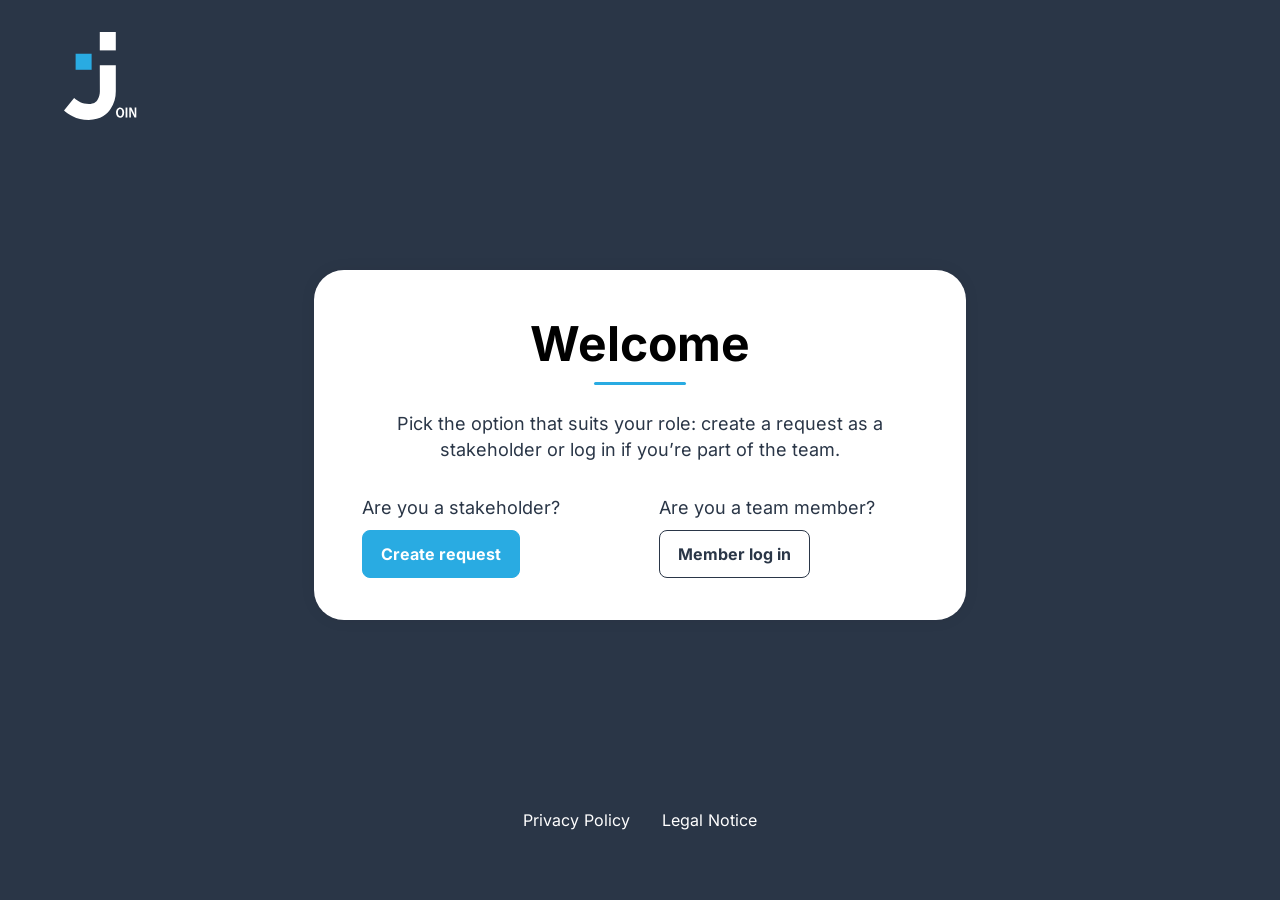
==== commit 6570732e: "feat: update welcome page" ====
--- a/join/index.html
+++ b/join/index.html
@@ -11,6 +11,7 @@
     />
 
     <script src="./script.js" defer></script>
+    <script src="./scripts/welcome.js" defer></script>
 
     <link rel="stylesheet" href="./styles/variables.css" />
     <link rel="stylesheet" href="./styles/standard.css" />
@@ -19,6 +20,7 @@
     <link rel="stylesheet" href="./styles/buttons.css" />
     <link rel="stylesheet" href="./styles/index.css" />
     <link rel="stylesheet" href="./styles/index-responsive.css" />
+    <link rel="stylesheet" href="./styles/welcome.css" />
     <link rel="stylesheet" href="./styles/templates.css" />
     <link rel="stylesheet" href="./styles/templates-responsive.css" />
   </head>
@@ -44,7 +46,6 @@
         alt="logo"
       />
       <nav class="login-nav login-nav--desktop">
-        <a class="issue-request-link" href="./html/stakeholder.html">Create request</a>
         <p class="not-a-user-text" href="#">Not a join user?</p>
         <a href="./html/signup.html">
           <button class="button button-blue button-signup-small">
@@ -55,6 +56,22 @@
     </header>
 
     <main>
+      <section class="welcome-card" aria-labelledby="welcome-title">
+        <h1 id="welcome-title">Welcome</h1>
+        <div class="welcome-title-line" aria-hidden="true"></div>
+        <p class="welcome-intro">Pick the option that suits your role: create a request as a stakeholder or log in if you’re part of the team.</p>
+        <div class="welcome-options">
+          <div class="welcome-option">
+            <p>Are you a stakeholder?</p>
+            <a class="welcome-button welcome-button-primary" href="./html/stakeholder.html">Create request</a>
+          </div>
+          <div class="welcome-option">
+            <p>Are you a team member?</p>
+            <a class="welcome-button welcome-button-secondary" href="#login">Member log in</a>
+          </div>
+        </div>
+      </section>
+
       <form
         onsubmit="handleLogin(event)"
         class="form-container login-container"
@@ -143,7 +160,6 @@
 
     <footer>
       <nav class="login-nav login-nav--mobile">
-        <a class="issue-request-link" href="./html/stakeholder.html">Create request</a>
         <p class="not-a-user-text" href="#">Not a join user?</p>
         <a href="./html/signup.html">
           <button class="button button-blue button-signup-small">
--- a/join/styles/index-responsive.css
+++ b/join/styles/index-responsive.css
@@ -212,3 +212,9 @@
     margin: 4px 8px 12px;
   }
 }
+
+/* Figma review values: desktop login 650px; sign-up frame 598x630 with 48/88px padding. */
+@media screen and (min-width: 1025px) {
+  :root { --login-container-width: 650px; --signup-container-width: 598px; }
+  .signup-container { width: 598px; min-height: 630px; padding: 48px 88px; gap: 32px; }
+}
--- a/join/styles/welcome.css
+++ b/join/styles/welcome.css
@@ -0,0 +1,56 @@
+[hidden] { display: none !important; }
+
+/* Figma Welcome entry screen. This is intentionally isolated from the login layout. */
+.welcome-card {
+  width: 652px;
+  max-width: calc(100vw - 48px);
+  padding: 46px 48px 42px;
+  border-radius: 30px;
+  background: #fff;
+  color: #2a3647;
+  box-shadow: 0 0 14px 3px rgba(0, 0, 0, .04);
+  text-align: center;
+}
+.welcome-card h1 { margin: 0; font-size: 48px; line-height: 1.15; font-weight: 700; }
+.welcome-title-line { width: 92px; height: 3px; margin: 10px auto 26px; border-radius: 2px; background: #29abe2; }
+.welcome-intro { max-width: 555px; margin: 0 auto 34px; font-size: 18px; line-height: 1.45; color: #2a3647; }
+.welcome-options { display: grid; grid-template-columns: 1fr 1fr; gap: 38px; text-align: left; }
+.welcome-option p { margin: 0 0 12px; font-size: 18px; font-weight: 400; }
+.welcome-button { display: inline-flex; min-height: 48px; padding: 10px 18px; align-items: center; justify-content: center; border: 1px solid #2a3647; border-radius: 8px; color: #2a3647; background: #fff; text-decoration: none; font-size: 16px; font-weight: 700; transition: .12s ease; }
+.welcome-button-primary { color: #fff; background: #29abe2; border-color: #29abe2; }
+.welcome-button:hover { border-color: #29abe2; box-shadow: 0 3px 7px rgba(0,0,0,.16); }
+.welcome-button-primary:hover { background: #29abe2; }
+a:focus-visible, button:focus-visible { outline: 3px solid #29abe2; outline-offset: 4px; }
+
+.welcome-mode { background: #2a3647; }
+.welcome-mode main { flex: 1; padding: 28px 24px; }
+.welcome-mode #login-form { display: none; }
+.welcome-mode header { min-height: 112px; padding-top: 32px; padding-bottom: 8px; }
+.welcome-mode header .join-logo-blue { content: url('../assets/icons/join-logo-white.svg'); height: 88px; }
+.welcome-mode header .login-nav { visibility: hidden; }
+.welcome-mode footer { padding-bottom: 22px; }
+.welcome-mode .footer-nav a { color: #fff; }
+.welcome-mode .login-nav--mobile { display: none; }
+.welcome-mode .splash-overlay { background: #2a3647; }
+.welcome-mode .splash-logo-blue { display: none; }
+.welcome-mode .splash-logo-white { opacity: 1; }
+
+/* Mobile Figma: same content, stacked role choices, no horizontal overflow. */
+@media (max-width: 700px) {
+  .welcome-mode header { min-height: 86px; padding: 20px 24px 4px; }
+  .welcome-mode header .join-logo-blue { width: 48px; height: 58px; }
+  .welcome-mode main { padding: 10px 16px 18px; }
+  .welcome-card { width: 100%; max-width: 390px; padding: 32px 24px 30px; border-radius: 28px; }
+  .welcome-card h1 { font-size: 38px; }
+  .welcome-title-line { width: 82px; margin-bottom: 22px; }
+  .welcome-intro { font-size: 16px; margin-bottom: 26px; }
+  .welcome-options { grid-template-columns: 1fr; gap: 22px; text-align: center; }
+  .welcome-option p { font-size: 16px; }
+  .welcome-button { min-width: 160px; }
+  .welcome-mode footer { padding: 8px 16px 20px; }
+}
+@media (max-width: 375px) {
+  .welcome-card { padding: 28px 18px 26px; border-radius: 24px; }
+  .welcome-card h1 { font-size: 34px; }
+}
+@media (prefers-reduced-motion: reduce) { .splash-overlay { display: none !important; } }
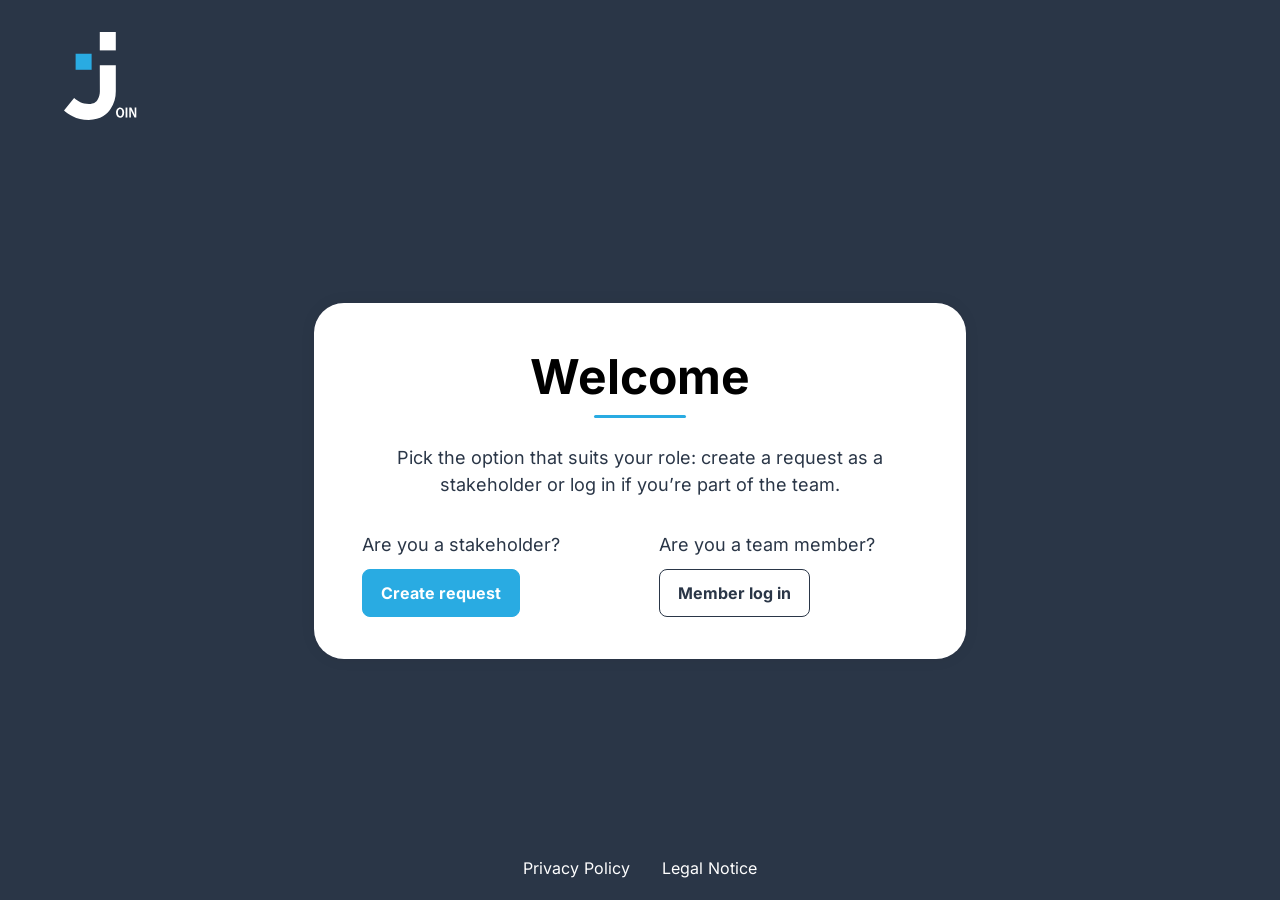
==== commit 3a3b77cd: "fix: correct responsive login layout" ====
--- a/join/index.html
+++ b/join/index.html
@@ -3,7 +3,9 @@
   <head>
     <meta charset="UTF-8" />
     <meta name="viewport" content="width=device-width, initial-scale=1.0" />
+
     <title>Join - Log in</title>
+
     <link
       rel="icon"
       href="./assets/icons/join-logo-white.svg"
@@ -24,7 +26,9 @@
     <link rel="stylesheet" href="./styles/templates.css" />
     <link rel="stylesheet" href="./styles/templates-responsive.css" />
   </head>
+
   <body>
+    <!-- Splash screen -->
     <div id="splash-overlay" class="splash-overlay">
       <div class="splash-logo">
         <img
@@ -32,6 +36,7 @@
           src="./assets/icons/join-logo-blue.svg"
           alt="Join Logo"
         />
+
         <img
           class="splash-logo-white"
           src="./assets/icons/join-logo-white.svg"
@@ -39,48 +44,95 @@
         />
       </div>
     </div>
+
+    <!-- Header -->
     <header>
       <img
         class="join-logo-blue"
         src="./assets/icons/join-logo-blue.svg"
-        alt="logo"
+        alt="Join Logo"
       />
+
       <nav class="login-nav login-nav--desktop">
-        <p class="not-a-user-text" href="#">Not a join user?</p>
-        <a href="./html/signup.html">
-          <button class="button button-blue button-signup-small">
-            Sign up
-          </button>
+        <p class="not-a-user-text">
+          Not a join user?
+        </p>
+
+        <a
+          href="./html/signup.html"
+          class="button button-blue button-signup-small"
+        >
+          Sign up
         </a>
       </nav>
     </header>
 
+    <!-- Main -->
     <main>
-      <section class="welcome-card" aria-labelledby="welcome-title">
-        <h1 id="welcome-title">Welcome</h1>
-        <div class="welcome-title-line" aria-hidden="true"></div>
-        <p class="welcome-intro">Pick the option that suits your role: create a request as a stakeholder or log in if you’re part of the team.</p>
+      <!-- Welcome screen -->
+      <section
+        class="welcome-card"
+        aria-labelledby="welcome-title"
+      >
+        <h1 id="welcome-title">
+          Welcome
+        </h1>
+
+        <div
+          class="welcome-title-line"
+          aria-hidden="true"
+        ></div>
+
+        <p class="welcome-intro">
+          Pick the option that suits your role:
+          create a request as a stakeholder or log in
+          if you’re part of the team.
+        </p>
+
         <div class="welcome-options">
           <div class="welcome-option">
-            <p>Are you a stakeholder?</p>
-            <a class="welcome-button welcome-button-primary" href="./html/stakeholder.html">Create request</a>
+            <p>
+              Are you a stakeholder?
+            </p>
+
+            <a
+              class="welcome-button welcome-button-primary"
+              href="./html/stakeholder.html"
+            >
+              Create request
+            </a>
           </div>
+
           <div class="welcome-option">
-            <p>Are you a team member?</p>
-            <a class="welcome-button welcome-button-secondary" href="#login">Member log in</a>
+            <p>
+              Are you a team member?
+            </p>
+
+            <a
+              class="welcome-button welcome-button-secondary"
+              href="#login"
+            >
+              Member log in
+            </a>
           </div>
         </div>
       </section>
 
+      <!-- Login form -->
       <form
         onsubmit="handleLogin(event)"
         class="form-container login-container"
         id="login-form"
         novalidate
       >
-        <div class="form-headline-container form-headline-container-login">
+        <div
+          class="form-headline-container form-headline-container-login"
+        >
           <div class="headline-wrapper">
-            <h1>Log In</h1>
+            <h1>
+              Log In
+            </h1>
+
             <div class="h1-underline"></div>
           </div>
         </div>
@@ -91,12 +143,13 @@
           data-message="Wrong email or password"
         >
           <section class="input-fields input-fields-login">
+            <!-- Email -->
             <div
               class="input-wrapper input-wrapper-login-email required"
               data-message="Please enter your email"
             >
               <input
-                aria-label="email adress"
+                aria-label="Email address"
                 placeholder="Email"
                 class="form-input form-input-email"
                 id="login-email"
@@ -108,6 +161,7 @@
               />
             </div>
 
+            <!-- Password -->
             <div
               class="input-wrapper input-wrapper-login-password required"
               data-message="Please enter your password"
@@ -116,7 +170,7 @@
                 <input
                   oninput="checkInputValidityOnInputLogin('password')"
                   onblur="checkInputValidityOnBlurLogin('password')"
-                  aria-label="password"
+                  aria-label="Password"
                   placeholder="Password"
                   class="form-input form-input-password"
                   id="login-password"
@@ -125,13 +179,17 @@
                   type="password"
                   required
                 />
+
                 <button
                   type="button"
                   class="password-toggle"
                   id="toggle-login-password"
                   aria-label="Show password"
                   onclick="
-                    togglePassword('login-password', 'toggle-login-password')
+                    togglePassword(
+                      'login-password',
+                      'toggle-login-password'
+                    )
                   "
                 ></button>
               </div>
@@ -139,6 +197,7 @@
           </section>
         </div>
 
+        <!-- Login buttons -->
         <section class="form-btn-section">
           <button
             type="submit"
@@ -147,6 +206,7 @@
           >
             Log in
           </button>
+
           <button
             type="button"
             class="button button-login button-white"
@@ -158,20 +218,30 @@
       </form>
     </main>
 
+    <!-- Footer -->
     <footer>
       <nav class="login-nav login-nav--mobile">
-        <p class="not-a-user-text" href="#">Not a join user?</p>
-        <a href="./html/signup.html">
-          <button class="button button-blue button-signup-small">
-            Sign up
-          </button>
+        <p class="not-a-user-text">
+          Not a join user?
+        </p>
+
+        <a
+          href="./html/signup.html"
+          class="button button-blue button-signup-small"
+        >
+          Sign up
         </a>
       </nav>
 
       <nav class="footer-nav">
-        <a href="./html/privacy-policy-external.html">Privacy Policy</a>
-        <a href="./html/legal-notice-external.html">Legal Notice</a>
+        <a href="./html/privacy-policy-external.html">
+          Privacy Policy
+        </a>
+
+        <a href="./html/legal-notice-external.html">
+          Legal Notice
+        </a>
       </nav>
     </footer>
   </body>
-</html>
+</html>
--- a/join/styles/index.css
+++ b/join/styles/index.css
@@ -6,20 +6,39 @@
   --gap: 32px;
 }
 
+/* =========================================================
+   PAGE LAYOUT
+   ========================================================= */
+
+html,
+body {
+  min-height: 100%;
+}
+
 body {
   min-height: 100dvh;
-  display: flex;
-  flex-direction: column;
+
+  display: flex;
+  flex-direction: column;
+
+  background-color: var(--light-gray);
+
+  overflow-x: hidden;
+}
+
+/* =========================================================
+   HEADER
+   ========================================================= */
+
+header {
+  flex-shrink: 0;
+
+  display: flex;
   justify-content: space-between;
-  background-color: var(--light-gray);
-  gap: 24px;
-}
-
-/* #region header */
-header {
-  display: flex;
-  justify-content: space-between;
-  padding: var(--padding-tb) max(var(--content-limitation), var(--padding-lr));
+  align-items: flex-start;
+
+  padding: var(--padding-tb)
+    max(var(--content-limitation), var(--padding-lr));
 }
 
 .login-nav {
@@ -30,11 +49,16 @@
 
 .join-logo-blue {
   height: 120px;
+  width: auto;
 }
 
 .not-a-user-text {
+  margin: 0;
+
   font-size: 20px;
+
   color: black;
+
   text-decoration: none;
 }
 
@@ -44,8 +68,10 @@
 
 .issue-request-link {
   color: #2a3647;
+
   font-size: 16px;
   font-weight: 700;
+
   text-decoration: none;
 }
 
@@ -53,19 +79,36 @@
   color: #29abe2;
 }
 
-/* #endregion */
+/* =========================================================
+   MAIN
+   Mentor feedback:
+   Login must stay centered instead of sliding downward.
+   ========================================================= */
 
 main {
-  display: flex;
-  align-items: center;
-  justify-content: center;
-  padding: 0 max(var(--content-limitation), var(--padding-lr));
+  flex: 1 1 auto;
+
+  width: 100%;
+  min-height: 0;
+
+  display: flex;
+  align-items: center;
+  justify-content: center;
+
+  padding: 24px max(var(--content-limitation), var(--padding-lr));
+
   margin: 0;
-}
-
-/* #region input */
+
+  box-sizing: border-box;
+}
+
+/* =========================================================
+   INPUTS
+   ========================================================= */
+
 .input-fields {
   width: 100%;
+
   display: flex;
   flex-direction: column;
   align-items: center;
@@ -94,275 +137,366 @@
 .input-fields-login {
   display: flex;
   flex-direction: column;
+
   margin-bottom: 40px;
 }
 
 .input-fields-signup {
   display: flex;
   flex-direction: column;
+
   gap: 32px;
 }
 
 .input-wrapper-login-email {
   margin-bottom: 32px;
 }
+
 .input-wrapper-login-password {
-  margin-bottom: 0px;
-}
-
-/* #endregion */
-
-/* #region form (log in/ sign up) */
+  margin-bottom: 0;
+}
+
+/* =========================================================
+   LOGIN / SIGNUP FORM
+   Important:
+   positioning is handled by MAIN.
+   No fixed positioning here.
+   ========================================================= */
+
 .form-container {
+  position: relative;
+
+  display: flex;
+  flex-direction: column;
+
+  align-items: center;
+  justify-content: center;
+
+  margin: 0;
+
+  box-shadow: 0 0 14px 3px rgba(0, 0, 0, 0.04);
+
+  border-radius: var(--border-radius-l);
+
+  background-color: white;
+
+  box-sizing: border-box;
+}
+
+.login-container {
+  width: var(--login-container-width);
+  max-width: 100%;
+
+  padding: 48px;
+}
+
+.signup-container {
+  width: var(--signup-container-width);
+  max-width: 100%;
+
+  padding: 48px;
+
+  gap: 32px;
+}
+
+.form-headline-container {
+  align-items: center;
+
+  width: 100%;
+}
+
+.form-headline-container-login {
+  display: flex;
+  justify-content: center;
+
+  margin-bottom: 32px;
+}
+
+.form-headline-container-signup {
+  display: grid;
+
+  grid-template-columns: 1fr auto 1fr;
+}
+
+.blue-arrow-left-btn {
+  justify-self: start;
+
+  padding: 4px;
+
+  border: none;
+  border-radius: 100%;
+
+  background-color: transparent;
+}
+
+.blue-arrow-left-btn:hover {
+  background-color: var(--light-gray);
+
+  transform: scale(1.1);
+}
+
+.headline-wrapper {
+  display: flex;
+  flex-direction: column;
+
+  align-items: center;
+
+  justify-self: center;
+
+  gap: 10px;
+
+  padding-left: 16px;
+}
+
+.h1-underline {
+  width: 150px;
+  height: 4px;
+
+  background-color: var(--light-blue);
+
+  border-radius: 3px;
+}
+
+.form-btn-section {
+  display: flex;
+
+  justify-content: center;
+
+  gap: 32px;
+
+  width: 100%;
+
+  border-radius: var(--border-radius-l);
+}
+
+/* =========================================================
+   PRIVACY
+   ========================================================= */
+
+.accept-privacy-container {
+  display: flex;
+
+  width: 100%;
+
+  justify-content: center;
+  align-items: center;
+
+  gap: 12px;
+}
+
+.accept-container {
+  display: flex;
+
+  align-items: center;
+
+  gap: 12px;
+}
+
+.accept-privacy-container p {
+  color: #a8a8a8;
+}
+
+.accept-privacy-container a {
+  color: var(--light-blue);
+}
+
+/* =========================================================
+   FOOTER
+   ========================================================= */
+
+footer {
+  flex-shrink: 0;
+
+  display: flex;
+  flex-direction: column;
+
+  justify-content: center;
+  align-items: center;
+
+  margin: 0;
+
+  padding: 24px var(--padding-lr) var(--padding-tb);
+}
+
+.footer-nav {
+  display: flex;
+
+  align-items: center;
+
+  gap: 32px;
+}
+
+.footer-nav a {
+  color: #d1d1d1;
+
+  text-decoration: none;
+}
+
+.footer-nav a:hover {
+  color: var(--light-blue);
+
+  font-weight: 700;
+}
+
+.login-nav--mobile {
+  display: none;
+}
+
+/* =========================================================
+   VALIDATION
+   ========================================================= */
+
+.input-wrapper {
+  display: flex;
+  flex-direction: column;
+
+  gap: 4px;
+
+  width: var(--input-width);
+  max-width: 100%;
+}
+
+.error-msg {
+  height: 14px;
+
+  padding-left: 4px;
+
+  color: #f04444;
+
+  font-size: 16px;
+
+  text-align: left;
+}
+
+/* =========================================================
+   TOAST
+   ========================================================= */
+
+.success-toast {
   position: fixed;
+
   top: 50%;
   left: 50%;
+
+  transform: translate(-50%, 100dvh);
+
+  padding: 24px 48px;
+
+  border-radius: var(--border-radius-s);
+
+  background-color: var(--dark-blue);
+  color: white;
+
+  font-size: 20px;
+  font-weight: 700;
+
+  box-shadow: 0 4px 8px rgba(0, 0, 0, 0.2);
+
+  transition: transform 0.125s ease-out;
+
+  z-index: 999;
+
+  text-align: center;
+}
+
+.success-toast.show {
   transform: translate(-50%, -50%);
-  display: flex;
-  flex-direction: column;
-  align-items: center;
-  justify-content: center;
-  box-shadow: 0px 0px 14px 3px rgba(0, 0, 0, 0.04);
-  border-radius: var(--border-radius-l);
-  background-color: white;
-}
-
-.login-container {
-  width: var(--login-container-width);
-  padding: 48px;
-}
-
-.signup-container {
-  width: var(--signup-container-width);
-  padding: 48px;
-  gap: 32px;
-}
-
-.form-headline-container {
-  align-items: center;
-  width: 100%;
-}
-
-.form-headline-container-login {
-  display: flex;
-  justify-content: center;
-  margin-bottom: 32px;
-}
-
-.form-headline-container-signup {
-  display: grid;
-  grid-template-columns: 1fr auto 1fr;
-}
-
-.blue-arrow-left-btn {
-  background-color: transparent;
-  justify-self: start;
+}
+
+/* =========================================================
+   PASSWORD TOGGLE
+   ========================================================= */
+
+.input-with-icon {
+  position: relative;
+}
+
+.password-toggle {
+  position: absolute;
+
+  right: 18px;
+  top: 50%;
+
+  transform: translateY(-50%);
+
+  width: 28px;
+  height: 28px;
+
+  display: flex;
+
+  align-items: center;
+  justify-content: center;
+
   padding: 4px;
+
   border: none;
-  border-radius: 100%;
-}
-
-.blue-arrow-left-btn:hover {
+  border-radius: 50%;
+
+  background: transparent;
+
+  cursor: pointer;
+
+  transition: background-color 0.1s;
+}
+
+.password-toggle:hover:not(.non-clickable) {
   background-color: var(--light-gray);
-  transform: scale(1.1);
-}
-
-.headline-wrapper {
-  display: flex;
-  flex-direction: column;
-  align-items: center;
-  justify-self: center;
-  gap: 10px;
-  padding-left: 16px;
-}
-
-.h1-underline {
-  height: 4px;
-  width: 150px;
-  background-color: var(--light-blue);
-  border-radius: 3px;
-}
-
-.form-btn-section {
-  display: flex;
-  gap: 32px;
-  border-radius: var(--border-radius-l);
-}
-
-/* #endregion */
-
-/* #region accept privacy */
-
-.accept-privacy-container {
-  display: flex;
-  width: 100%;
-  justify-content: center;
-  align-items: center;
-  gap: 12px;
-}
-
-.accept-container {
-  display: flex;
-  align-items: center;
-  gap: 12px;
-}
-
-.accept-privacy-container p {
-  color: #a8a8a8;
-}
-
-.accept-privacy-container a {
-  color: var(--light-blue);
-}
-
-/* #endregion */
-
-/* #region footer */
-footer {
-  display: flex;
-  flex-direction: column;
-  justify-content: center;
-  align-items: center;
-
-  margin: var(--padding-tb) var(--padding-lr);
-}
-
-.footer-nav {
-  display: flex;
-  align-items: center;
-}
-
-.footer-nav a {
-  color: #d1d1d1;
-  text-decoration: none;
-}
-
-.footer-nav {
-  display: flex;
-  gap: 32px;
-}
-
-.footer-nav a:hover {
-  color: var(--light-blue);
-  font-weight: 700;
-}
-
-.login-nav--mobile {
+}
+
+.password-toggle.non-clickable {
+  cursor: default;
+
+  pointer-events: none;
+}
+
+/* =========================================================
+   SPLASH
+   ========================================================= */
+
+.splash-overlay {
   display: none;
-}
-
-/* #endregion */
-
-/* #region form validation */
-.input-wrapper {
-  display: flex;
-  flex-direction: column;
-  gap: 4px;
-  width: var(--input-width);
-}
-
-.error-msg {
-  color: #f04444;
-  font-size: 16px;
-  height: 14px;
-  padding-left: 4px;
-  text-align: left;
-}
-
-/* #endregion */
-
-/* #region toast */
-.success-toast {
+
   position: fixed;
+
+  inset: 0;
+
+  background-color: var(--light-gray);
+
+  z-index: 9999;
+}
+
+.splash-overlay.splash-active {
+  display: block;
+
+  animation: splash-bg-fade 0.4s ease-out forwards;
+
+  animation-delay: 1.5s;
+}
+
+.splash-logo {
+  position: fixed;
+
   top: 50%;
   left: 50%;
-  transform: translate(-50%, 100dvh);
-  background-color: var(--dark-blue);
-  color: white;
-  padding: 24px 48px;
-  border-radius: var(--border-radius-s);
-  font-size: 20px;
-  font-weight: 700;
-  box-shadow: 0px 4px 8px rgba(0, 0, 0, 0.2);
-  transition: transform 0.125s ease-out;
-  z-index: 999;
-  text-align: center;
-}
-
-.success-toast.show {
+
   transform: translate(-50%, -50%);
-}
-/* #endregion */
-
-/* #region password toggle + invalid border */
-
-.input-with-icon {
-  position: relative;
-}
-
-.password-toggle {
-  position: absolute;
-  right: 18px;
-  top: 50%;
-  transform: translateY(-50%);
-  width: 28px;
-  height: 28px;
-  background: transparent;
-  border: none;
-  padding: 4px;
-  display: flex;
-  align-items: center;
-  justify-content: center;
-  cursor: pointer;
-  border-radius: 50%;
-  transition: background-color 0.1s;
-}
-
-.password-toggle:hover:not(.non-clickable) {
-  background-color: var(--light-gray);
-}
-
-.password-toggle.non-clickable {
-  cursor: default;
-  pointer-events: none;
-}
-
-/* #endregion */
-
-/* #region splash animation */
-
-.splash-overlay {
-  display: none;
-  position: fixed;
-  inset: 0;
-  background-color: var(--light-gray);
-  z-index: 9999;
-}
-
-.splash-overlay.splash-active {
+
+  height: 180px;
+}
+
+.splash-logo img {
   display: block;
-  animation: splash-bg-fade 0.4s ease-out forwards;
-  animation-delay: 1.5s;
-}
-
-.splash-logo {
-  position: fixed;
-  top: 50%;
-  left: 50%;
-  transform: translate(-50%, -50%);
-  height: 180px;
-}
-
-.splash-logo img {
+
+  width: auto;
   height: 100%;
-  width: auto;
-  display: block;
 }
 
 .splash-logo-white {
   position: absolute;
+
   top: 0;
   left: 0;
+
   opacity: 0;
 }
 
@@ -374,20 +508,20 @@
   display: none;
 }
 
-/* #endregion */
-
-/* #region splash desktop animation */
-
 .splash-overlay.splash-active .splash-logo {
   animation: splash-fly 0.8s ease-in-out forwards;
+
   animation-delay: 0.9s;
 }
 
 @keyframes splash-fly {
   to {
     top: 48px;
+
     left: max(var(--content-limitation), 100px);
+
     transform: translate(0, 0);
+
     height: 120px;
   }
 }
@@ -396,6 +530,4 @@
   to {
     opacity: 0;
   }
-}
-
-/* #endregion */
+}
--- a/join/styles/index-responsive.css
+++ b/join/styles/index-responsive.css
@@ -1,3 +1,12 @@
+/* =========================================================
+   LOGIN / INDEX RESPONSIVE
+   Mentor feedback correction:
+   - login stays centered
+   - no downward sliding
+   - small heights remain scrollable
+   - mobile footer/nav do not push form out of position
+   ========================================================= */
+
 @keyframes splash-color-out {
   to {
     opacity: 0;
@@ -14,16 +23,26 @@
   to {
     top: 24px;
     left: 24px;
+
     transform: translate(0, 0);
+
     height: 64px;
   }
 }
+
+/* =========================================================
+   <= 1280
+   ========================================================= */
 
 @media screen and (max-width: 1280px) {
   :root {
     --padding-lr: 64px;
   }
 }
+
+/* =========================================================
+   TABLET
+   ========================================================= */
 
 @media screen and (max-width: 1024px) {
   :root {
@@ -33,27 +52,80 @@
     --padding-lr: 24px;
   }
 
-  .button-login {
-    font-size: 16px;
-  }
-
-  .join-logo-blue {
-    height: 100px;
+  body {
+    width: 100%;
+
+    overflow-x: hidden;
+  }
+
+  header {
+    padding-left: var(--padding-lr);
+    padding-right: var(--padding-lr);
+  }
+
+  /*
+    Main remains the positioning container.
+    This prevents the login card from sliding down.
+  */
+  main {
+    flex: 1 1 auto;
+
+    width: 100%;
+
+    min-height: 0;
+
+    display: flex;
+
+    align-items: center;
+    justify-content: center;
+
+    padding: 24px var(--padding-lr);
+
+    box-sizing: border-box;
   }
 
   .form-container {
-    padding: 32px 16px;
-    position: unset;
-    transform: translate(0, 0);
+    position: relative;
+
+    width: 100%;
+
+    max-width: var(--login-container-width);
+
+    margin: 0;
+
+    padding: 32px 24px;
+
+    transform: none;
+
+    box-sizing: border-box;
+  }
+
+  .login-container {
+    width: 100%;
   }
 
   .button-login {
     width: 180px;
+
+    min-height: 48px;
+
+    font-size: 16px;
+  }
+
+  .join-logo-blue {
+    width: auto;
+    height: 100px;
   }
 
   .form-btn-section {
+    width: 100%;
+
     flex-direction: column;
+
+    align-items: center;
+
     gap: 16px;
+
     border-radius: var(--border-radius-l);
   }
 
@@ -67,16 +139,27 @@
 
   .login-nav--mobile {
     display: flex;
-    width: 100%;
+
+    width: 100%;
+
     flex-wrap: wrap;
+
     justify-content: center;
+    align-items: center;
+
     gap: 12px 20px;
-    margin-bottom: 48px;
+
+    margin-bottom: 24px;
   }
 
   .login-nav--mobile .issue-request-link {
     flex-basis: 100%;
+
     text-align: center;
+  }
+
+  footer {
+    padding: 16px var(--padding-lr) 24px;
   }
 
   .splash-overlay {
@@ -97,46 +180,115 @@
 
   .splash-overlay.splash-active .splash-logo-white {
     animation: splash-color-out 0.4s ease-out forwards;
+
     animation-delay: 0.9s;
   }
 
   .splash-overlay.splash-active .splash-logo-blue {
     animation: splash-color-in 0.4s ease-out forwards;
+
     animation-delay: 0.9s;
   }
 
   .splash-overlay.splash-active .splash-logo {
     animation: splash-fly-mobile 0.8s ease-in-out forwards;
+
     animation-delay: 0.9s;
   }
 }
 
+/* =========================================================
+   <= 768
+   ========================================================= */
+
 @media screen and (max-width: 768px) {
+  header {
+    padding-top: 20px;
+    padding-bottom: 8px;
+  }
+
   .join-logo-blue {
     height: 64px;
   }
 
+  main {
+    padding-top: 16px;
+    padding-bottom: 16px;
+  }
+
   .signup-container {
+    width: 100%;
+
+    max-width: 400px;
+
     padding: 24px;
-  }
-
-  .input-wrapper input {
-    width: 100%;
-  }
-}
+
+    box-sizing: border-box;
+  }
+
+  .input-wrapper,
+  .input-wrapper input,
+  .input-with-icon,
+  .input-with-icon input {
+    width: 100%;
+
+    box-sizing: border-box;
+  }
+}
+
+/* =========================================================
+   MOBILE
+   ========================================================= */
 
 @media screen and (max-width: 480px) {
   :root {
     --padding-lr: 16px;
   }
 
+  body {
+    width: 100%;
+
+    min-height: 100dvh;
+
+    overflow-x: hidden;
+  }
+
+  header {
+    padding: 16px 16px 8px;
+  }
+
+  main {
+    flex: 1 1 auto;
+
+    width: 100%;
+
+    min-height: 0;
+
+    display: flex;
+
+    align-items: center;
+    justify-content: center;
+
+    padding: 12px;
+
+    box-sizing: border-box;
+  }
+
   .form-container {
-    width: calc(100% - 24px);
+    width: 100%;
+
     max-width: 400px;
+
+    margin: 0;
+
     padding: 24px 16px;
+
+    box-sizing: border-box;
   }
 
   .login-container {
+    width: 100%;
+
     padding: 24px 16px;
   }
 
@@ -149,27 +301,55 @@
     margin-bottom: 20px;
   }
 
+  .input-wrapper,
+  .input-wrapper input,
+  .input-with-icon,
+  .input-with-icon input {
+    width: 100%;
+
+    max-width: 100%;
+
+    box-sizing: border-box;
+
+    font-size: 16px;
+  }
+
   .form-btn-section {
     width: 100%;
+
     align-items: center;
+
     gap: 12px;
   }
 
+  .button-login {
+    width: 100%;
+
+    max-width: 220px;
+
+    min-height: 48px;
+  }
+
   .signup-container {
-    padding: 16px 8px;
+    width: 100%;
+
+    max-width: 400px;
+
+    padding: 16px 12px;
+
     gap: 26px;
-  }
-
-  header {
-    padding: 16px var(--padding-lr) 8px var(--padding-lr);
+
+    box-sizing: border-box;
   }
 
   footer {
-    margin: 8px var(--padding-lr) 16px var(--padding-lr);
+    margin: 0;
+
+    padding: 8px 16px 16px;
   }
 
   .accept-privacy-container p,
-  span {
+  .accept-privacy-container span {
     text-align: center;
   }
 
@@ -178,43 +358,154 @@
   }
 
   .accept-privacy-container {
-    margin: 8px 0px;
+    margin: 8px 0;
   }
 
   .login-nav--mobile {
-    margin-bottom: 24px;
+    width: 100%;
+
+    margin-bottom: 16px;
+
+    gap: 12px;
+  }
+
+  .login-nav--mobile .issue-request-link {
+    width: 100%;
+
+    text-align: center;
   }
 
   .input-fields-signup {
+    width: 100%;
+
     gap: 24px;
   }
-}
+
+  .footer-nav {
+    gap: 24px;
+  }
+}
+
+/* =========================================================
+   375
+   ========================================================= */
 
 @media screen and (max-width: 375px) {
   :root {
     --padding-lr: 8px;
   }
 
-  body {
-    gap: 8px;
-  }
-
-  main {
-    width: 100%;
-    padding: 0 8px;
-  }
-
   header {
     padding: 12px 12px 4px;
   }
 
+  main {
+    padding: 8px;
+  }
+
+  .form-container,
+  .login-container,
+  .signup-container {
+    width: 100%;
+
+    padding-left: 12px;
+    padding-right: 12px;
+  }
+
+  .button-login {
+    width: 100%;
+  }
+
   footer {
-    margin: 4px 8px 12px;
-  }
-}
-
-/* Figma review values: desktop login 650px; sign-up frame 598x630 with 48/88px padding. */
+    padding: 6px 8px 12px;
+  }
+}
+
+/* =========================================================
+   SHORT SCREENS
+   Very important for mentor's "Abrutschen nach unten".
+   When height is small, allow page scrolling instead of
+   pushing/clipping the login card.
+   ========================================================= */
+
+@media screen and (max-height: 700px) {
+  body {
+    min-height: 100dvh;
+  }
+
+  header {
+    padding-top: 12px;
+    padding-bottom: 4px;
+  }
+
+  main {
+    align-items: flex-start;
+
+    padding-top: 12px;
+    padding-bottom: 12px;
+  }
+
+  .form-container {
+    margin-top: auto;
+    margin-bottom: auto;
+  }
+
+  footer {
+    padding-top: 8px;
+    padding-bottom: 12px;
+  }
+}
+
+/* Extremely short window:
+   scrolling is safer than clipping content. */
+@media screen and (max-height: 600px) {
+  body {
+    overflow-y: auto;
+  }
+
+  main {
+    flex: 0 0 auto;
+
+    align-items: flex-start;
+
+    padding-top: 8px;
+    padding-bottom: 8px;
+  }
+
+  .form-container {
+    margin: 0 auto;
+  }
+}
+
+/* =========================================================
+   DESKTOP
+   ========================================================= */
+
 @media screen and (min-width: 1025px) {
-  :root { --login-container-width: 650px; --signup-container-width: 598px; }
-  .signup-container { width: 598px; min-height: 630px; padding: 48px 88px; gap: 32px; }
-}
+  :root {
+    --login-container-width: 650px;
+    --signup-container-width: 598px;
+  }
+
+  .signup-container {
+    width: 598px;
+
+    min-height: 630px;
+
+    padding: 48px 88px;
+
+    gap: 32px;
+  }
+}
+
+/* =========================================================
+   REDUCED MOTION
+   ========================================================= */
+
+@media (prefers-reduced-motion: reduce) {
+  .splash-overlay,
+  .splash-overlay *,
+  .splash-logo {
+    animation: none !important;
+  }
+}
--- a/join/styles/welcome.css
+++ b/join/styles/welcome.css
@@ -1,56 +1,276 @@
-[hidden] { display: none !important; }
-
-/* Figma Welcome entry screen. This is intentionally isolated from the login layout. */
+/* =========================================================
+   WELCOME PAGE
+   Datei: join/styles/welcome.css
+   ========================================================= */
+
+[hidden] {
+  display: none !important;
+}
+
 .welcome-card {
   width: 652px;
   max-width: calc(100vw - 48px);
   padding: 46px 48px 42px;
   border-radius: 30px;
-  background: #fff;
+  background: #ffffff;
   color: #2a3647;
-  box-shadow: 0 0 14px 3px rgba(0, 0, 0, .04);
+  box-shadow: 0 0 14px 3px rgba(0, 0, 0, 0.04);
   text-align: center;
-}
-.welcome-card h1 { margin: 0; font-size: 48px; line-height: 1.15; font-weight: 700; }
-.welcome-title-line { width: 92px; height: 3px; margin: 10px auto 26px; border-radius: 2px; background: #29abe2; }
-.welcome-intro { max-width: 555px; margin: 0 auto 34px; font-size: 18px; line-height: 1.45; color: #2a3647; }
-.welcome-options { display: grid; grid-template-columns: 1fr 1fr; gap: 38px; text-align: left; }
-.welcome-option p { margin: 0 0 12px; font-size: 18px; font-weight: 400; }
-.welcome-button { display: inline-flex; min-height: 48px; padding: 10px 18px; align-items: center; justify-content: center; border: 1px solid #2a3647; border-radius: 8px; color: #2a3647; background: #fff; text-decoration: none; font-size: 16px; font-weight: 700; transition: .12s ease; }
-.welcome-button-primary { color: #fff; background: #29abe2; border-color: #29abe2; }
-.welcome-button:hover { border-color: #29abe2; box-shadow: 0 3px 7px rgba(0,0,0,.16); }
-.welcome-button-primary:hover { background: #29abe2; }
-a:focus-visible, button:focus-visible { outline: 3px solid #29abe2; outline-offset: 4px; }
-
-.welcome-mode { background: #2a3647; }
-.welcome-mode main { flex: 1; padding: 28px 24px; }
-.welcome-mode #login-form { display: none; }
-.welcome-mode header { min-height: 112px; padding-top: 32px; padding-bottom: 8px; }
-.welcome-mode header .join-logo-blue { content: url('../assets/icons/join-logo-white.svg'); height: 88px; }
-.welcome-mode header .login-nav { visibility: hidden; }
-.welcome-mode footer { padding-bottom: 22px; }
-.welcome-mode .footer-nav a { color: #fff; }
-.welcome-mode .login-nav--mobile { display: none; }
-.welcome-mode .splash-overlay { background: #2a3647; }
-.welcome-mode .splash-logo-blue { display: none; }
-.welcome-mode .splash-logo-white { opacity: 1; }
-
-/* Mobile Figma: same content, stacked role choices, no horizontal overflow. */
+  box-sizing: border-box;
+}
+
+.welcome-card h1 {
+  margin: 0;
+  font-size: 48px;
+  line-height: 1.15;
+  font-weight: 700;
+  overflow-wrap: anywhere;
+}
+
+.welcome-title-line {
+  width: 92px;
+  height: 3px;
+  margin: 10px auto 26px;
+  border-radius: 2px;
+  background: #29abe2;
+}
+
+.welcome-intro {
+  max-width: 555px;
+  margin: 0 auto 34px;
+  font-size: 18px;
+  line-height: 1.5;
+  color: #2a3647;
+}
+
+.welcome-options {
+  display: grid;
+  grid-template-columns: 1fr 1fr;
+  gap: 38px;
+  text-align: left;
+}
+
+.welcome-option {
+  min-width: 0;
+}
+
+.welcome-option p {
+  margin: 0 0 12px;
+  font-size: 18px;
+  line-height: 1.4;
+  font-weight: 400;
+}
+
+.welcome-button {
+  display: inline-flex;
+  min-height: 48px;
+  padding: 10px 18px;
+  align-items: center;
+  justify-content: center;
+  border: 1px solid #2a3647;
+  border-radius: 8px;
+  color: #2a3647;
+  background: #ffffff;
+  text-decoration: none;
+  font-size: 16px;
+  font-weight: 700;
+  transition: 0.12s ease;
+  box-sizing: border-box;
+}
+
+.welcome-button-primary {
+  color: #ffffff;
+  background: #29abe2;
+  border-color: #29abe2;
+}
+
+.welcome-button:hover {
+  border-color: #29abe2;
+  box-shadow: 0 3px 7px rgba(0, 0, 0, 0.16);
+}
+
+.welcome-button-primary:hover {
+  background: #238fbc;
+}
+
+a:focus-visible,
+button:focus-visible {
+  outline: 3px solid #29abe2;
+  outline-offset: 4px;
+}
+
+.welcome-mode {
+  background: #2a3647;
+  overflow-x: hidden;
+}
+
+.welcome-mode main {
+  flex: 1;
+  width: 100%;
+  padding: 28px 24px;
+  box-sizing: border-box;
+}
+
+.welcome-mode #login-form {
+  display: none;
+}
+
+.welcome-mode header {
+  min-height: 112px;
+  padding-top: 32px;
+  padding-bottom: 8px;
+}
+
+.welcome-mode header .join-logo-blue {
+  content: url("../assets/icons/join-logo-white.svg");
+  height: 88px;
+  width: auto;
+}
+
+.welcome-mode header .login-nav {
+  visibility: hidden;
+}
+
+.welcome-mode footer {
+  padding-bottom: 22px;
+}
+
+.welcome-mode .footer-nav a {
+  color: #ffffff;
+}
+
+.welcome-mode .login-nav--mobile {
+  display: none;
+}
+
+.welcome-mode .splash-overlay {
+  background: #2a3647;
+}
+
+.welcome-mode .splash-logo-blue {
+  display: none;
+}
+
+.welcome-mode .splash-logo-white {
+  opacity: 1;
+}
+
+/* ================= MOBILE ================= */
+
 @media (max-width: 700px) {
-  .welcome-mode header { min-height: 86px; padding: 20px 24px 4px; }
-  .welcome-mode header .join-logo-blue { width: 48px; height: 58px; }
-  .welcome-mode main { padding: 10px 16px 18px; }
-  .welcome-card { width: 100%; max-width: 390px; padding: 32px 24px 30px; border-radius: 28px; }
-  .welcome-card h1 { font-size: 38px; }
-  .welcome-title-line { width: 82px; margin-bottom: 22px; }
-  .welcome-intro { font-size: 16px; margin-bottom: 26px; }
-  .welcome-options { grid-template-columns: 1fr; gap: 22px; text-align: center; }
-  .welcome-option p { font-size: 16px; }
-  .welcome-button { min-width: 160px; }
-  .welcome-mode footer { padding: 8px 16px 20px; }
-}
+  .welcome-mode header {
+    min-height: 86px;
+    padding: 20px 24px 4px;
+  }
+
+  .welcome-mode header .join-logo-blue {
+    width: 48px;
+    height: 58px;
+  }
+
+  .welcome-mode main {
+    padding: 10px 16px 18px;
+    display: flex;
+    justify-content: center;
+    align-items: flex-start;
+  }
+
+  .welcome-card {
+    width: 100%;
+    max-width: 390px;
+    padding: 32px 24px 30px;
+    border-radius: 28px;
+  }
+
+  .welcome-card h1 {
+    font-size: 38px;
+  }
+
+  .welcome-title-line {
+    width: 82px;
+    margin-bottom: 22px;
+  }
+
+  .welcome-intro {
+    margin-bottom: 26px;
+    font-size: 16px;
+    line-height: 1.5;
+  }
+
+  .welcome-options {
+    grid-template-columns: 1fr;
+    gap: 22px;
+    text-align: center;
+  }
+
+  .welcome-option p {
+    font-size: 16px;
+  }
+
+  .welcome-button {
+    min-width: 160px;
+    min-height: 48px;
+    font-size: 16px;
+  }
+
+  .welcome-mode footer {
+    padding: 8px 16px 20px;
+  }
+}
+
+@media (max-width: 480px) {
+  .welcome-mode header {
+    padding-left: 16px;
+    padding-right: 16px;
+  }
+
+  .welcome-mode main {
+    padding-left: 12px;
+    padding-right: 12px;
+  }
+
+  .welcome-card {
+    width: 100%;
+    max-width: 100%;
+    padding: 28px 20px 26px;
+    border-radius: 24px;
+  }
+
+  .welcome-card h1 {
+    font-size: 36px;
+  }
+
+  .welcome-button {
+    width: 100%;
+    min-width: 0;
+  }
+}
+
 @media (max-width: 375px) {
-  .welcome-card { padding: 28px 18px 26px; border-radius: 24px; }
-  .welcome-card h1 { font-size: 34px; }
-}
-@media (prefers-reduced-motion: reduce) { .splash-overlay { display: none !important; } }
+  .welcome-card {
+    padding: 26px 16px 24px;
+    border-radius: 22px;
+  }
+
+  .welcome-card h1 {
+    font-size: 32px;
+  }
+
+  .welcome-title-line {
+    width: 70px;
+  }
+
+  .welcome-options {
+    gap: 18px;
+  }
+}
+
+@media (prefers-reduced-motion: reduce) {
+  .splash-overlay {
+    display: none !important;
+  }
+
+  .welcome-button {
+    transition: none;
+  }
+}
--- a/join/styles/templates-responsive.css
+++ b/join/styles/templates-responsive.css
@@ -1,13 +1,26 @@
+/* =========================================================
+   GLOBAL TEMPLATE RESPONSIVE
+   Datei: join/styles/templates-responsive.css
+   ========================================================= */
+
+:root {
+  --resp-navbar-height: 80px;
+}
+
+/* =========================================================
+   SMALL DESKTOP
+   ========================================================= */
+
 @media screen and (max-width: 1280px) {
+  :root {
+    --sidebar-width: 175px;
+    --header-height: 75px;
+  }
+
   .sidebar-logo img {
     width: 75px;
   }
 
-  :root {
-    --sidebar-width: 175px;
-    --header-height: 75px;
-  }
-
   .nav-link {
     padding: 12px 24px;
   }
@@ -21,72 +34,116 @@
   }
 }
 
-:root {
-  --resp-navbar-height: 80px;
-}
+/* =========================================================
+   TABLET / MOBILE NAVIGATION
+   ========================================================= */
 
 @media screen and (max-width: 1024px) {
   :root {
     --padding-lr-main: 32px;
   }
+
   .main-content {
-    min-height: calc(100dvh - var(--header-height) - var(--resp-navbar-height));
+    width: 100%;
+
+    min-height: calc(
+      100dvh -
+      var(--header-height) -
+      var(--resp-navbar-height)
+    );
+
+    margin-left: 0;
+    margin-bottom: var(--resp-navbar-height);
+
     padding: var(--padding-lr-main);
-  }
+    padding-bottom: 40px;
+
+    box-sizing: border-box;
+  }
+
+  /* Bottom Navigation */
   .sidebar {
+    position: fixed;
+
     top: auto;
     left: 0;
     right: 0;
     bottom: 0;
-    width: 100%;
-    height: var(--resp-navbar-height);
+
+    width: 100%;
+    height: var(--resp-navbar-height);
+
     padding: 0;
+
     flex-direction: row;
     justify-content: center;
+
     z-index: 1000;
   }
+
+  .sidebar-logo,
+  .sidebar-footer {
+    display: none;
+  }
+
+  .sidebar-nav {
+    width: 100%;
+    flex-grow: 0;
+
+    z-index: 999 !important;
+  }
+
+  .nav-bottom-start {
+    margin-top: 0;
+  }
+
+  .nav-list {
+    height: var(--resp-navbar-height);
+
+    display: grid;
+
+    grid-template-columns:
+      repeat(4, minmax(0, 1fr));
+
+    align-items: center;
+
+    gap: 0;
+  }
+
+  .nav-list > li {
+    min-width: 0;
+    height: 100%;
+  }
+
   .nav-login-item {
     margin-bottom: 0;
     margin-right: auto;
+
     padding-left: 20px;
   }
-  .sidebar-logo,
-  .sidebar-footer {
-    display: none;
-  }
-
-  .sidebar-nav {
-    width: 100%;
-    flex-grow: 0;
-    z-index: 999 !important;
-  }
-  .nav-bottom-start {
-    margin-top: 0;
-  }
-
-  .nav-list {
-    height: var(--resp-navbar-height);
-    display: grid;
-    grid-template-columns: repeat(4, minmax(0, 1fr));
-    align-items: center;
-    gap: 0;
-  }
-
-  .nav-list > li {
-    min-width: 0;
+
+  .nav-link {
+    display: flex;
+
+    flex-direction: column;
+
+    gap: 4px;
+
+    width: 100%;
     height: 100%;
-  }
-
-  .nav-link {
-    flex-direction: column;
-    gap: 4px;
-    width: 100%;
-    height: 100%;
+
     padding: 7px 2px;
+
+    box-sizing: border-box;
+
     font-size: 16px;
     line-height: 1.1;
+
     border-radius: 0;
+
     justify-content: center;
+    align-items: center;
+
     text-align: center;
   }
 
@@ -95,12 +152,22 @@
     height: 24px;
   }
 
-  .header-logo-mobile {
-    display: none;
+  /* Header */
+  .header {
+    left: 0;
+
+    width: 100%;
+
+    padding:
+      0
+      var(--padding-lr-main);
+
+    box-sizing: border-box;
   }
 
   .header-logo-mobile {
     display: flex;
+
     align-items: center;
   }
 
@@ -109,18 +176,6 @@
     width: auto;
   }
 
-  .header {
-    left: 0;
-    width: 100dvw;
-    padding: 0px var(--padding-lr-main);
-  }
-
-  .main-content {
-    width: 100%;
-    margin-left: 0;
-    margin-bottom: var(--resp-navbar-height);
-    padding-bottom: 40px;
-  }
   .header-title {
     display: none;
   }
@@ -128,25 +183,105 @@
   .header-help-link {
     display: none;
   }
+
   .dropdown-content .dropdown-help-link {
     display: block;
   }
 }
 
+/* =========================================================
+   TABLET SMALL
+   ========================================================= */
+
 @media screen and (max-width: 768px) {
   :root {
     --padding-lr-main: 24px;
   }
-}
+
+  .header {
+    padding-left: 24px;
+    padding-right: 24px;
+  }
+
+  .nav-link {
+    font-size: 16px;
+  }
+}
+
+/* =========================================================
+   MOBILE
+   ========================================================= */
 
 @media screen and (max-width: 480px) {
   :root {
     --padding-lr-main: 16px;
-  }
-}
+    --resp-navbar-height: 72px;
+  }
+
+  .main-content {
+    margin-bottom: var(--resp-navbar-height);
+
+    padding-left: 16px;
+    padding-right: 16px;
+    padding-bottom: 32px;
+  }
+
+  .header {
+    padding-left: 16px;
+    padding-right: 16px;
+  }
+
+  .header-logo-mobile img {
+    height: 42px;
+  }
+
+  .sidebar {
+    height: var(--resp-navbar-height);
+  }
+
+  .nav-list {
+    height: var(--resp-navbar-height);
+  }
+
+  .nav-link {
+    padding: 6px 2px;
+
+    font-size: 14px;
+
+    gap: 3px;
+  }
+
+  .nav-icon {
+    width: 22px;
+    height: 22px;
+  }
+}
+
+/* =========================================================
+   VERY SMALL MOBILE
+   ========================================================= */
 
 @media screen and (max-width: 375px) {
   :root {
-    --padding-lr-main: 8px;
-  }
-}
+    --padding-lr-main: 12px;
+  }
+
+  .main-content {
+    padding-left: 12px;
+    padding-right: 12px;
+  }
+
+  .header {
+    padding-left: 12px;
+    padding-right: 12px;
+  }
+
+  .nav-link {
+    font-size: 14px;
+  }
+
+  .nav-icon {
+    width: 21px;
+    height: 21px;
+  }
+}
